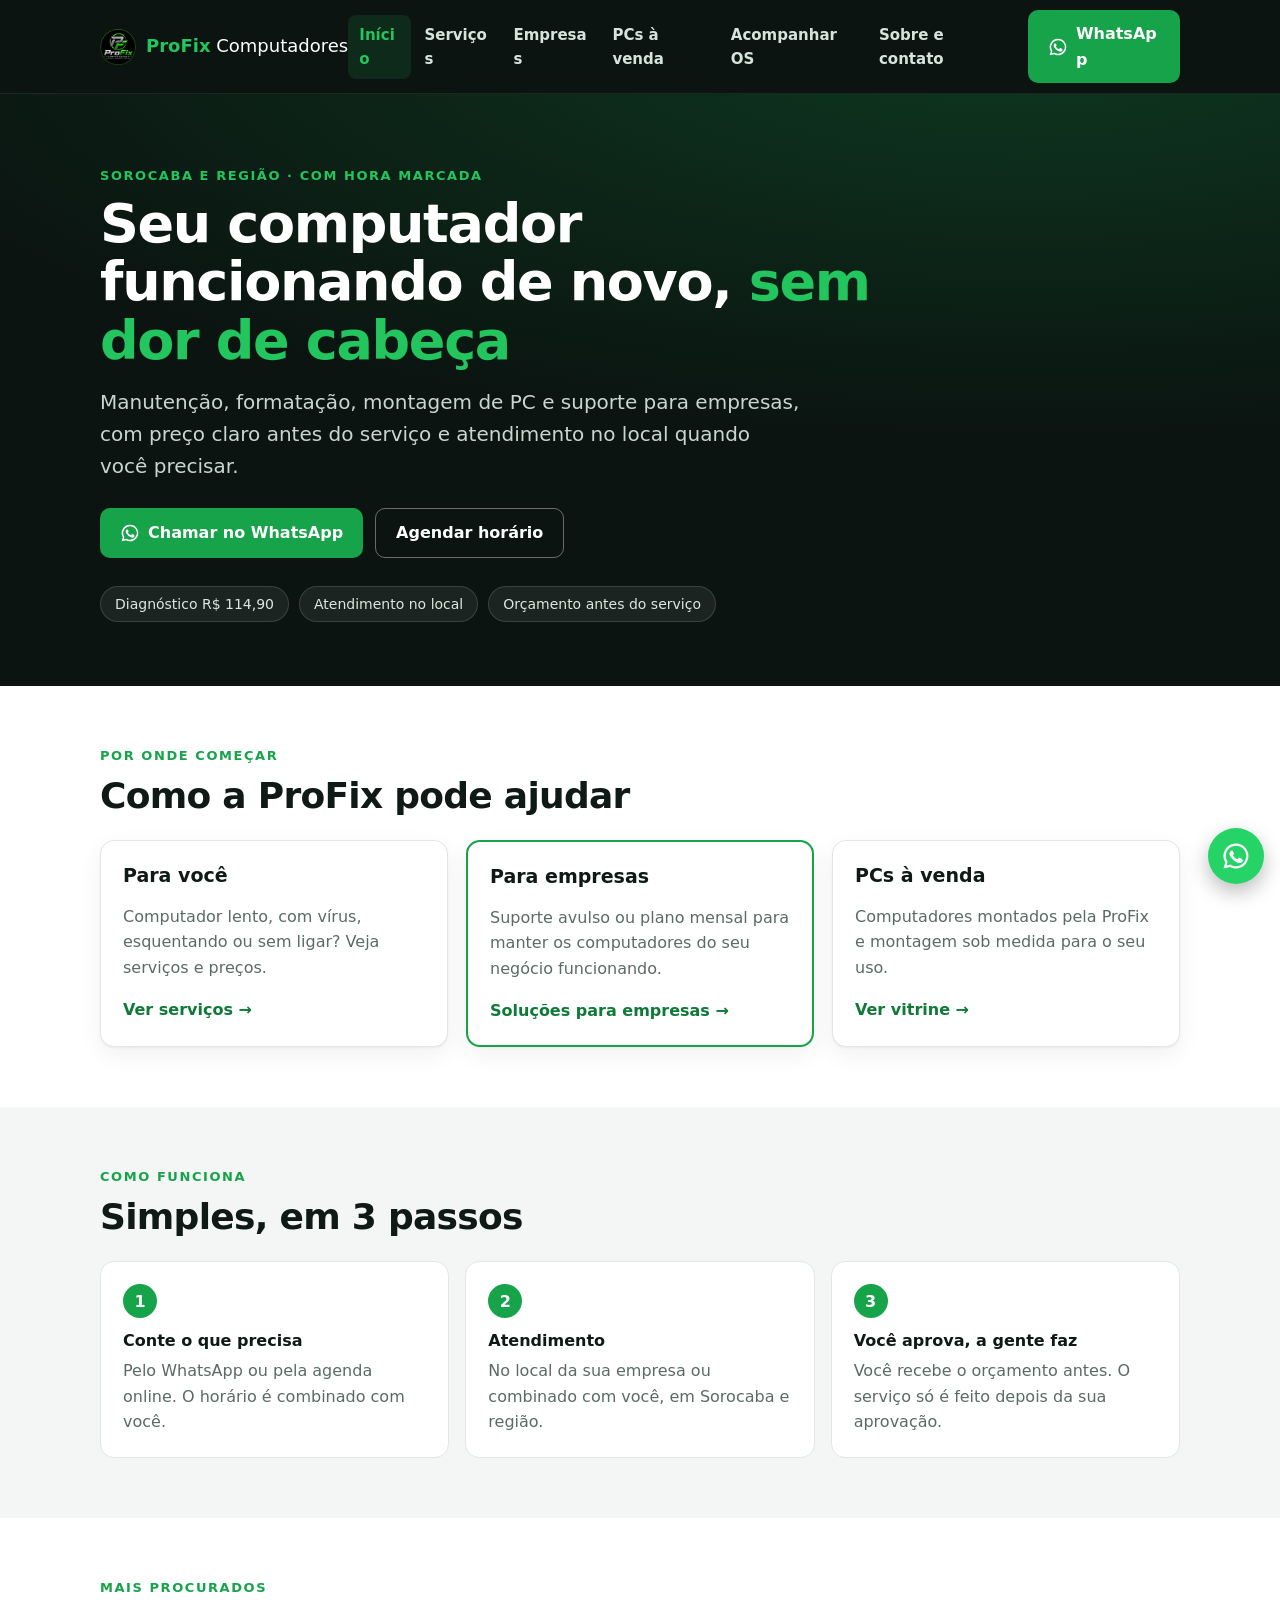
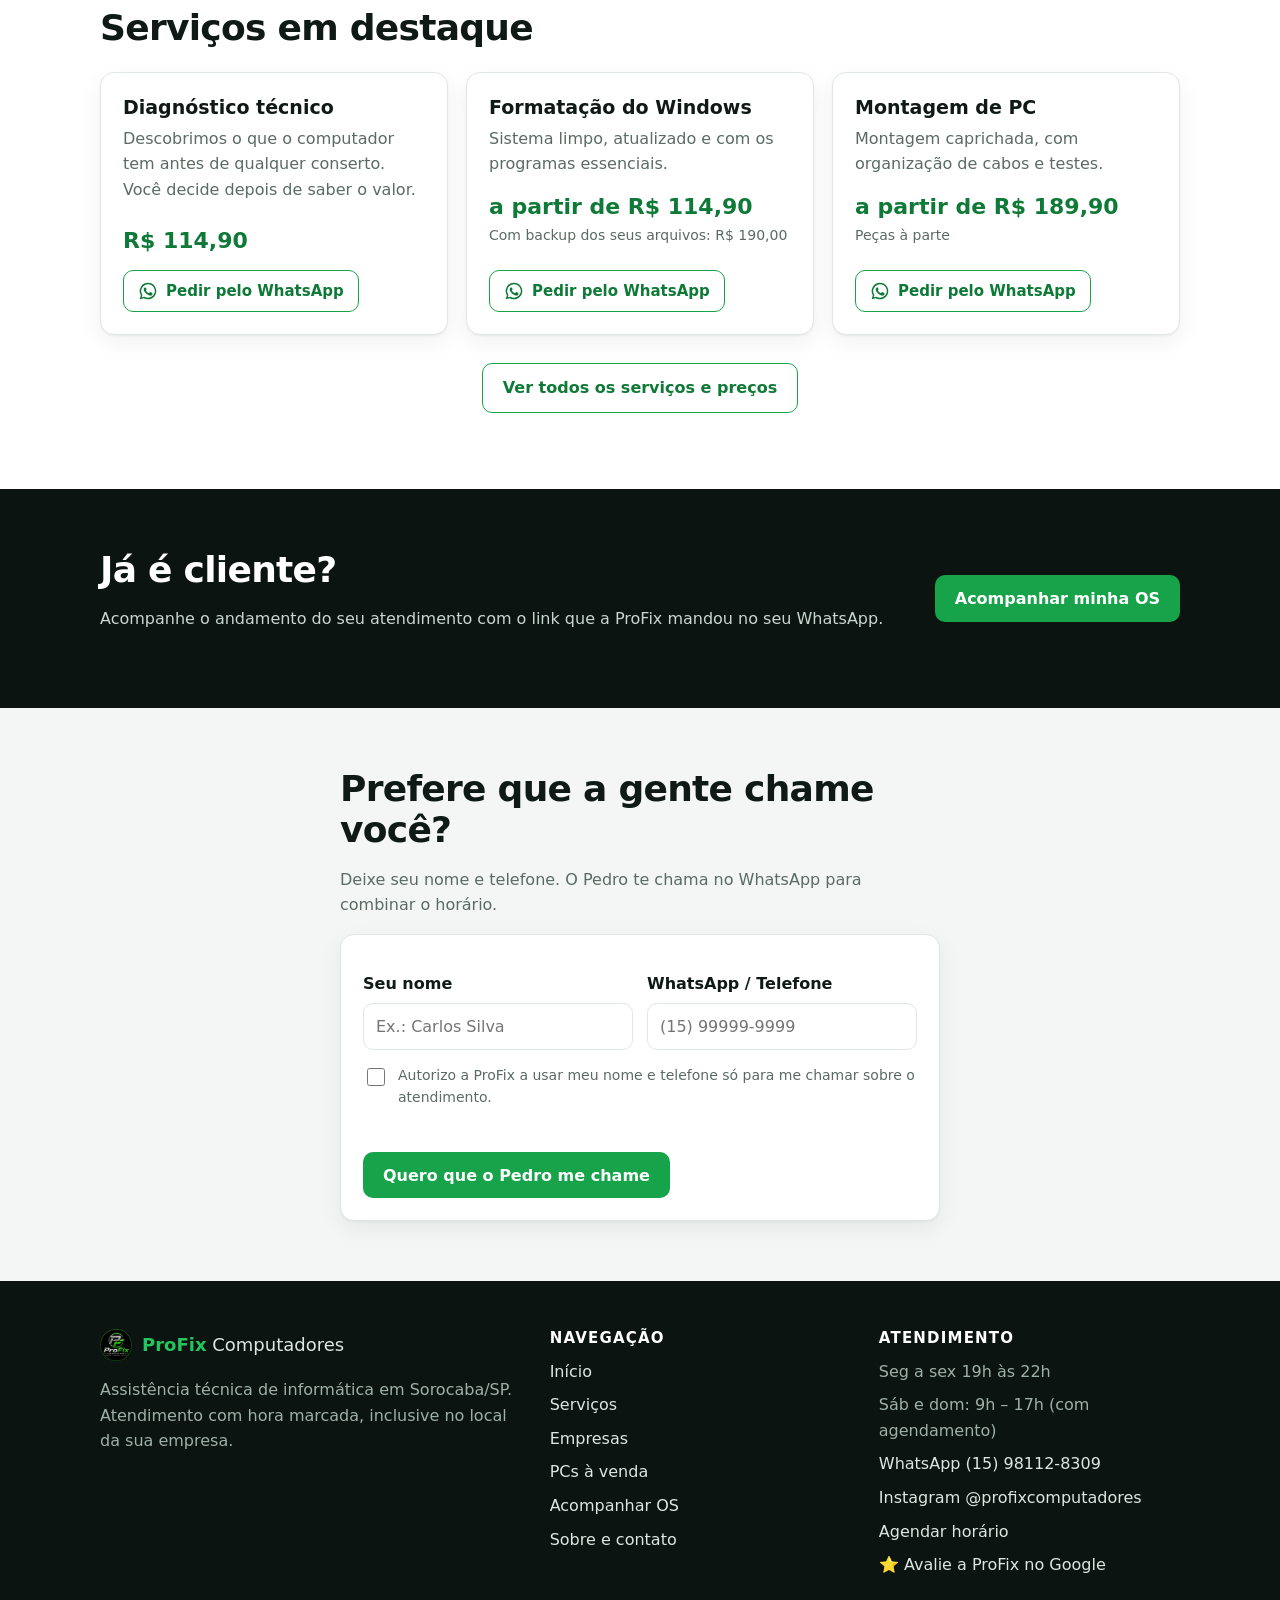
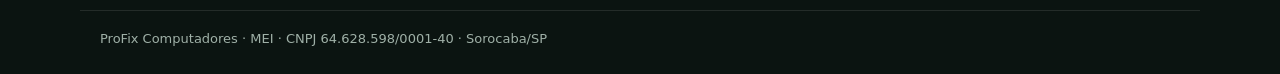
==== index.html @ 27905cd3 "Site ProFix para GitHub Pages (anúncios do CRM, URLs novas)" ====
<!doctype html>
<html lang="pt-BR">
<head>
<meta charset="utf-8">
<meta name="viewport" content="width=device-width, initial-scale=1, viewport-fit=cover">
<meta name="theme-color" content="#0b1411">
<title>ProFix Computadores | Assistência técnica e montagem de PC em Sorocaba</title>
<meta name="description" content="Assistência técnica de informática em Sorocaba: manutenção, formatação, montagem de PC, troca de SSD, remoção de vírus e suporte para empresas. Atendimento com hora marcada.">
<link rel="canonical" href="https://profix123ok.github.io/profixcomputadores/">
<meta property="og:type" content="website"><meta property="og:locale" content="pt_BR"><meta property="og:site_name" content="ProFix Computadores">
<meta property="og:title" content="ProFix Computadores | Assistência técnica e montagem de PC em Sorocaba"><meta property="og:description" content="Assistência técnica de informática em Sorocaba: manutenção, formatação, montagem de PC, troca de SSD, remoção de vírus e suporte para empresas. Atendimento com hora marcada.">
<meta property="og:url" content="https://profix123ok.github.io/profixcomputadores/"><meta property="og:image" content="https://profix123ok.github.io/profixcomputadores/og.png">
<meta name="twitter:card" content="summary_large_image">
<link rel="icon" href="favicon.ico" sizes="any"><link rel="icon" type="image/png" href="favicon.png">
<link rel="apple-touch-icon" sizes="180x180" href="apple-touch-icon.png"><link rel="manifest" href="manifest.webmanifest">
<link rel="stylesheet" href="estilo.css?v=pro2">
<script type="application/ld+json">{"@context":"https://schema.org","@type":"ComputerStore","name":"ProFix Computadores","url":"https://profix123ok.github.io/profixcomputadores/","image":"https://profix123ok.github.io/profixcomputadores/og.png","logo":"https://profix123ok.github.io/profixcomputadores/icon-512.png","telephone":"+55-15-98112-8309","taxID":"64.628.598/0001-40","address":{"@type":"PostalAddress","addressLocality":"Sorocaba","addressRegion":"SP","addressCountry":"BR"},"areaServed":{"@type":"City","name":"Sorocaba"},"sameAs":["https://www.instagram.com/profixcomputadores/"],"openingHoursSpecification":[{"@type":"OpeningHoursSpecification","dayOfWeek":["Monday","Tuesday","Wednesday","Thursday","Friday"],"opens":"19:00","closes":"22:00"},{"@type":"OpeningHoursSpecification","dayOfWeek":["Saturday","Sunday"],"opens":"09:00","closes":"17:00"}],"paymentAccepted":"Cartão de crédito"}</script>
</head>
<body>
<a class="pular" href="#conteudo">Pular para o conteúdo</a>
<header class="topo">
 <div class="topo-in">
  <a class="marca" href="index.html"><img src="img/logo-96.webp" width="36" height="36" alt=""><span><b>ProFix</b> Computadores</span></a>
  <button class="menu-btn" id="menu-btn" aria-expanded="false" aria-controls="nav-topo" aria-label="Abrir menu"><span></span><span></span><span></span></button>
  <nav class="nav" id="nav-topo" aria-label="Menu principal"><ul><li><a href="index.html" aria-current="page">Início</a></li><li><a href="servicos.html">Serviços</a></li><li><a href="empresas.html">Empresas</a></li><li><a href="pcs.html">PCs à venda</a></li><li><a href="acompanhar.html">Acompanhar OS</a></li><li><a href="contato.html">Sobre e contato</a></li></ul>
   <a class="btn nav-cta" href="https://wa.me/5515981128309?text=Oi%2C%20Pedro%21%20Vim%20pelo%20site%20da%20ProFix%20e%20gostaria%20de%20atendimento." target="_blank" rel="noopener"><svg class="ic" viewBox="0 0 24 24" aria-hidden="true"><path fill="currentColor" d="M12 2a10 10 0 0 0-8.6 15.1L2 22l5-1.3A10 10 0 1 0 12 2Zm0 18.2c-1.5 0-3-.4-4.2-1.2l-.3-.2-3 .8.8-2.9-.2-.3A8.2 8.2 0 1 1 12 20.2Zm4.5-6.1c-.2-.1-1.5-.7-1.7-.8-.2-.1-.4-.1-.6.1l-.8 1c-.1.2-.3.2-.5.1a6.7 6.7 0 0 1-3.3-2.9c-.3-.4.3-.4.7-1.3.1-.2 0-.3 0-.4l-.8-1.8c-.2-.5-.4-.4-.6-.4h-.5a1 1 0 0 0-.7.3 3 3 0 0 0-.9 2.2 5.2 5.2 0 0 0 1.1 2.7 11.8 11.8 0 0 0 4.5 4c1.7.7 2.3.8 3.2.6.5-.1 1.5-.6 1.7-1.2.2-.6.2-1.1.2-1.2-.1-.1-.3-.2-.5-.3Z"/></svg> WhatsApp</a></nav>
 </div>
</header>
<main id="conteudo">
<section class="hero hero-home"><div class="w"><p class="kicker">Sorocaba e região · com hora marcada</p><h1>Seu computador funcionando de novo, <em>sem dor de cabeça</em></h1><p class="lead">Manutenção, formatação, montagem de PC e suporte para empresas, com preço claro antes do serviço e atendimento no local quando você precisar.</p><div class="acoes"><a class="btn" href="https://wa.me/5515981128309?text=Oi%2C%20Pedro%21%20Vim%20pelo%20site%20da%20ProFix%20e%20gostaria%20de%20atendimento." target="_blank" rel="noopener"><svg class="ic" viewBox="0 0 24 24" aria-hidden="true"><path fill="currentColor" d="M12 2a10 10 0 0 0-8.6 15.1L2 22l5-1.3A10 10 0 1 0 12 2Zm0 18.2c-1.5 0-3-.4-4.2-1.2l-.3-.2-3 .8.8-2.9-.2-.3A8.2 8.2 0 1 1 12 20.2Zm4.5-6.1c-.2-.1-1.5-.7-1.7-.8-.2-.1-.4-.1-.6.1l-.8 1c-.1.2-.3.2-.5.1a6.7 6.7 0 0 1-3.3-2.9c-.3-.4.3-.4.7-1.3.1-.2 0-.3 0-.4l-.8-1.8c-.2-.5-.4-.4-.6-.4h-.5a1 1 0 0 0-.7.3 3 3 0 0 0-.9 2.2 5.2 5.2 0 0 0 1.1 2.7 11.8 11.8 0 0 0 4.5 4c1.7.7 2.3.8 3.2.6.5-.1 1.5-.6 1.7-1.2.2-.6.2-1.1.2-1.2-.1-.1-.3-.2-.5-.3Z"/></svg> Chamar no WhatsApp</a><a class="btn sec" href="https://calendar.app.google/5QE5kNZnJLMszX1k9" target="_blank" rel="noopener">Agendar horário</a></div><ul class="selos"><li>Diagnóstico R$ 114,90</li><li>Atendimento no local</li><li>Orçamento antes do serviço</li></ul></div></section><section class="bloco"><div class="w"><p class="kicker">Por onde começar</p><h2>Como a ProFix pode ajudar</h2><div class="grade g3">
<a class="card atalho" href="servicos.html"><h3>Para você</h3><p>Computador lento, com vírus, esquentando ou sem ligar? Veja serviços e preços.</p><span class="mais">Ver serviços →</span></a>
<a class="card atalho destaque" href="empresas.html"><h3>Para empresas</h3><p>Suporte avulso ou plano mensal para manter os computadores do seu negócio funcionando.</p><span class="mais">Soluções para empresas →</span></a>
<a class="card atalho" href="pcs.html"><h3>PCs à venda</h3><p>Computadores montados pela ProFix e montagem sob medida para o seu uso.</p><span class="mais">Ver vitrine →</span></a>
</div></div></section>
<section class="bloco alt"><div class="w"><p class="kicker">Como funciona</p><h2>Simples, em 3 passos</h2><ol class="passos">
<li><b>Conte o que precisa</b><span>Pelo WhatsApp ou pela agenda online. O horário é combinado com você.</span></li>
<li><b>Atendimento</b><span>No local da sua empresa ou combinado com você, em Sorocaba e região.</span></li>
<li><b>Você aprova, a gente faz</b><span>Você recebe o orçamento antes. O serviço só é feito depois da sua aprovação.</span></li></ol></div></section>
<section class="bloco"><div class="w"><p class="kicker">Mais procurados</p><h2>Serviços em destaque</h2><div class="grade g3"><article class="card srv"><h3>Diagnóstico técnico</h3><p>Descobrimos o que o computador tem antes de qualquer conserto. Você decide depois de saber o valor.</p><div class="preco">R$ 114,90</div><a class="btn peq sec" href="https://wa.me/5515981128309?text=Oi%2C%20Pedro%21%20Vim%20pelo%20site%20e%20quero%20saber%20sobre%3A%20Diagn%C3%B3stico%20t%C3%A9cnico" target="_blank" rel="noopener"><svg class="ic" viewBox="0 0 24 24" aria-hidden="true"><path fill="currentColor" d="M12 2a10 10 0 0 0-8.6 15.1L2 22l5-1.3A10 10 0 1 0 12 2Zm0 18.2c-1.5 0-3-.4-4.2-1.2l-.3-.2-3 .8.8-2.9-.2-.3A8.2 8.2 0 1 1 12 20.2Zm4.5-6.1c-.2-.1-1.5-.7-1.7-.8-.2-.1-.4-.1-.6.1l-.8 1c-.1.2-.3.2-.5.1a6.7 6.7 0 0 1-3.3-2.9c-.3-.4.3-.4.7-1.3.1-.2 0-.3 0-.4l-.8-1.8c-.2-.5-.4-.4-.6-.4h-.5a1 1 0 0 0-.7.3 3 3 0 0 0-.9 2.2 5.2 5.2 0 0 0 1.1 2.7 11.8 11.8 0 0 0 4.5 4c1.7.7 2.3.8 3.2.6.5-.1 1.5-.6 1.7-1.2.2-.6.2-1.1.2-1.2-.1-.1-.3-.2-.5-.3Z"/></svg> Pedir pelo WhatsApp</a></article><article class="card srv"><h3>Formatação do Windows</h3><p>Sistema limpo, atualizado e com os programas essenciais.</p><div class="preco">a partir de R$ 114,90</div><p class="obs">Com backup dos seus arquivos: R$ 190,00</p><a class="btn peq sec" href="https://wa.me/5515981128309?text=Oi%2C%20Pedro%21%20Vim%20pelo%20site%20e%20quero%20saber%20sobre%3A%20Formata%C3%A7%C3%A3o%20do%20Windows" target="_blank" rel="noopener"><svg class="ic" viewBox="0 0 24 24" aria-hidden="true"><path fill="currentColor" d="M12 2a10 10 0 0 0-8.6 15.1L2 22l5-1.3A10 10 0 1 0 12 2Zm0 18.2c-1.5 0-3-.4-4.2-1.2l-.3-.2-3 .8.8-2.9-.2-.3A8.2 8.2 0 1 1 12 20.2Zm4.5-6.1c-.2-.1-1.5-.7-1.7-.8-.2-.1-.4-.1-.6.1l-.8 1c-.1.2-.3.2-.5.1a6.7 6.7 0 0 1-3.3-2.9c-.3-.4.3-.4.7-1.3.1-.2 0-.3 0-.4l-.8-1.8c-.2-.5-.4-.4-.6-.4h-.5a1 1 0 0 0-.7.3 3 3 0 0 0-.9 2.2 5.2 5.2 0 0 0 1.1 2.7 11.8 11.8 0 0 0 4.5 4c1.7.7 2.3.8 3.2.6.5-.1 1.5-.6 1.7-1.2.2-.6.2-1.1.2-1.2-.1-.1-.3-.2-.5-.3Z"/></svg> Pedir pelo WhatsApp</a></article><article class="card srv"><h3>Montagem de PC</h3><p>Montagem caprichada, com organização de cabos e testes.</p><div class="preco">a partir de R$ 189,90</div><p class="obs">Peças à parte</p><a class="btn peq sec" href="https://wa.me/5515981128309?text=Oi%2C%20Pedro%21%20Vim%20pelo%20site%20e%20quero%20saber%20sobre%3A%20Montagem%20de%20PC" target="_blank" rel="noopener"><svg class="ic" viewBox="0 0 24 24" aria-hidden="true"><path fill="currentColor" d="M12 2a10 10 0 0 0-8.6 15.1L2 22l5-1.3A10 10 0 1 0 12 2Zm0 18.2c-1.5 0-3-.4-4.2-1.2l-.3-.2-3 .8.8-2.9-.2-.3A8.2 8.2 0 1 1 12 20.2Zm4.5-6.1c-.2-.1-1.5-.7-1.7-.8-.2-.1-.4-.1-.6.1l-.8 1c-.1.2-.3.2-.5.1a6.7 6.7 0 0 1-3.3-2.9c-.3-.4.3-.4.7-1.3.1-.2 0-.3 0-.4l-.8-1.8c-.2-.5-.4-.4-.6-.4h-.5a1 1 0 0 0-.7.3 3 3 0 0 0-.9 2.2 5.2 5.2 0 0 0 1.1 2.7 11.8 11.8 0 0 0 4.5 4c1.7.7 2.3.8 3.2.6.5-.1 1.5-.6 1.7-1.2.2-.6.2-1.1.2-1.2-.1-.1-.3-.2-.5-.3Z"/></svg> Pedir pelo WhatsApp</a></article></div><p class="centro"><a class="btn sec" href="servicos.html">Ver todos os serviços e preços</a></p></div></section><section class="bloco faixa"><div class="w faixa-in"><div><h2>Já é cliente?</h2><p>Acompanhe o andamento do seu atendimento com o link que a ProFix mandou no seu WhatsApp.</p></div><a class="btn" href="acompanhar.html">Acompanhar minha OS</a></div></section><section class="bloco alt retorno" id="chamar"><div class="w estreito"><h2>Prefere que a gente chame você?</h2><p class="muted">Deixe seu nome e telefone. O Pedro te chama no WhatsApp para combinar o horário.</p>
<form class="card form-retorno" data-pagina="index" novalidate><div class="fr-campos"><div><label for="r-nome-index">Seu nome</label><input id="r-nome-index" name="nome" autocomplete="name" maxlength="80" placeholder="Ex.: Carlos Silva" required></div>
<div><label for="r-tel-index">WhatsApp / Telefone</label><input id="r-tel-index" name="telefone" type="tel" inputmode="tel" autocomplete="tel" placeholder="(15) 99999-9999" required></div></div>
<div class="hp" aria-hidden="true"><label for="r-hp-index">Não preencha</label><input id="r-hp-index" name="site" tabindex="-1" autocomplete="off"></div>
<label class="lgpd"><input type="checkbox" name="consentimento"> Autorizo a ProFix a usar meu nome e telefone só para me chamar sobre o atendimento.</label>
<p class="erro" role="alert"></p><button class="btn" type="submit">Quero que o Pedro me chame</button></form>
<div class="card ok fr-ok" hidden><h3>Contato recebido!</h3><p>O Pedro te chama no WhatsApp para combinar o horário.</p></div></div></section>
</main>
<footer class="rodape">
 <div class="rod-in">
  <div><a class="marca" href="index.html"><img src="img/logo-96.webp" width="32" height="32" alt="" loading="lazy" decoding="async"><span><b>ProFix</b> Computadores</span></a>
   <p class="muted">Assistência técnica de informática em Sorocaba/SP. Atendimento com hora marcada, inclusive no local da sua empresa.</p></div>
  <div><h3>Navegação</h3><ul><li><a href="index.html">Início</a></li><li><a href="servicos.html">Serviços</a></li><li><a href="empresas.html">Empresas</a></li><li><a href="pcs.html">PCs à venda</a></li><li><a href="acompanhar.html">Acompanhar OS</a></li><li><a href="contato.html">Sobre e contato</a></li></ul></div>
  <div><h3>Atendimento</h3><ul class="muted"><li>Seg a sex 19h às 22h</li><li>Sáb e dom: 9h – 17h (com agendamento)</li>
   <li><a href="https://wa.me/5515981128309?text=Oi%2C%20Pedro%21%20Vim%20pelo%20site%20da%20ProFix." target="_blank" rel="noopener">WhatsApp (15) 98112-8309</a></li>
   <li><a href="https://www.instagram.com/profixcomputadores/" target="_blank" rel="noopener">Instagram @profixcomputadores</a></li>
   <li><a href="https://calendar.app.google/5QE5kNZnJLMszX1k9" target="_blank" rel="noopener">Agendar horário</a></li>
   <li><a href="https://g.page/r/CZQuYc9gn5lJECE/review" target="_blank" rel="noopener">⭐ Avalie a ProFix no Google</a></li></ul></div>
 </div>
 <p class="legal">ProFix Computadores · MEI · CNPJ 64.628.598/0001-40 · Sorocaba/SP</p>
</footer>
<a class="wa-flut" id="wa-flutuante" href="https://wa.me/5515981128309?text=Oi%2C%20Pedro%21%20Vim%20pelo%20site%20da%20ProFix%20e%20gostaria%20de%20atendimento." target="_blank" rel="noopener" aria-label="Falar no WhatsApp"><svg class="ic" viewBox="0 0 24 24" aria-hidden="true"><path fill="currentColor" d="M12 2a10 10 0 0 0-8.6 15.1L2 22l5-1.3A10 10 0 1 0 12 2Zm0 18.2c-1.5 0-3-.4-4.2-1.2l-.3-.2-3 .8.8-2.9-.2-.3A8.2 8.2 0 1 1 12 20.2Zm4.5-6.1c-.2-.1-1.5-.7-1.7-.8-.2-.1-.4-.1-.6.1l-.8 1c-.1.2-.3.2-.5.1a6.7 6.7 0 0 1-3.3-2.9c-.3-.4.3-.4.7-1.3.1-.2 0-.3 0-.4l-.8-1.8c-.2-.5-.4-.4-.6-.4h-.5a1 1 0 0 0-.7.3 3 3 0 0 0-.9 2.2 5.2 5.2 0 0 0 1.1 2.7 11.8 11.8 0 0 0 4.5 4c1.7.7 2.3.8 3.2.6.5-.1 1.5-.6 1.7-1.2.2-.6.2-1.1.2-1.2-.1-.1-.3-.2-.5-.3Z"/></svg></a>
<script src="config.js?v=pro1"></script>
<script src="site.js?v=pro2"></script>
</body>
</html>
---- estilo.css ----
:root{--v:#16a34a;--v2:#22c55e;--vd:#0f7a37;--esc:#0b1411;--esc2:#13201b;--t:#0f1a16;--g:#5b6b64;--f:#ffffff;--alt:#f3f6f4;--b:#e1e8e4;--r:#c62828;--raio:14px;--sombra:0 1px 2px #0b14110d,0 8px 24px #0b14110f}
*{box-sizing:border-box}html{scroll-padding-top:80px}
body{margin:0;background:var(--f);color:var(--t);font:16px/1.6 ui-sans-serif,system-ui,-apple-system,"Segoe UI",Roboto,sans-serif;-webkit-font-smoothing:antialiased;overflow-wrap:anywhere}
a{color:var(--vd)}img{max-width:100%;height:auto}.ic{width:20px;height:20px;flex:none}
.pular{position:absolute;left:-999px}.pular:focus{left:12px;top:12px;z-index:99;background:#fff;padding:8px 12px;border-radius:8px}
.w{max-width:1120px;margin:0 auto;padding:0 20px}.estreito{max-width:640px}
.topo{position:sticky;top:0;z-index:30;background:var(--esc);color:#fff;border-bottom:1px solid #ffffff14}
.topo-in{max-width:1120px;margin:0 auto;padding:10px 20px;display:flex;align-items:center;gap:16px;min-height:64px}
.marca{display:flex;align-items:center;gap:10px;color:inherit;text-decoration:none;font-size:18px;white-space:nowrap}.marca img{border-radius:8px}.marca b{color:var(--v2)}
.menu-btn{margin-left:auto;width:44px;height:44px;border:1px solid #ffffff2a;background:transparent;border-radius:10px;display:grid;place-content:center;gap:5px;cursor:pointer}
.menu-btn span{display:block;width:20px;height:2px;background:#fff;border-radius:2px;transition:.2s}
.menu-btn[aria-expanded=true] span:nth-child(1){transform:translateY(7px) rotate(45deg)}.menu-btn[aria-expanded=true] span:nth-child(2){opacity:0}.menu-btn[aria-expanded=true] span:nth-child(3){transform:translateY(-7px) rotate(-45deg)}
.nav{display:none;position:absolute;left:0;right:0;top:100%;background:var(--esc);padding:8px 20px 20px;border-bottom:1px solid #ffffff1a;box-shadow:0 20px 30px #0006}
.nav.aberto{display:block}.nav ul{list-style:none;margin:0;padding:0}
.nav li a{display:block;padding:13px 4px;color:#d7e3dd;text-decoration:none;font-weight:600;border-bottom:1px solid #ffffff12}
.nav a[aria-current=page]{color:var(--v2)}.nav-cta{margin-top:16px;width:100%}
@media(min-width:1000px){.menu-btn{display:none}.nav{display:flex!important;position:static;padding:0;background:none;border:0;box-shadow:none;margin-left:auto;align-items:center;gap:6px}
.nav ul{display:flex;gap:2px}.nav li a{border:0;padding:8px 11px;border-radius:8px;font-size:15px}.nav li a:hover{background:#ffffff12;color:#fff}
.nav a[aria-current=page]{background:#22c55e1f}.nav-cta{margin:0 0 0 8px;width:auto}}
.btn{display:inline-flex;align-items:center;justify-content:center;gap:8px;min-height:46px;padding:11px 20px;border-radius:10px;background:var(--v);color:#fff;font-weight:700;text-decoration:none;border:0;font-size:16px;cursor:pointer;font-family:inherit}
.btn:hover{background:var(--vd)}.btn.sec{background:transparent;color:var(--vd);border:1.5px solid var(--v)}.btn.sec:hover{background:#16a34a12}.btn.peq{min-height:40px;padding:8px 14px;font-size:15px}
.hero{background:radial-gradient(1200px 400px at 80% -10%,#16a34a40,transparent),var(--esc);color:#fff;padding:56px 0 52px}
.hero-home{padding:72px 0 64px}.hero .btn.sec{color:#fff;border-color:#ffffff60}.hero .btn.sec:hover{background:#ffffff14}
.kicker{text-transform:uppercase;letter-spacing:.12em;font-size:13px;font-weight:700;color:var(--v);margin:0 0 8px}.hero .kicker{color:var(--v2)}
h1{font-size:clamp(32px,7vw,54px);line-height:1.08;letter-spacing:-.025em;margin:0 0 16px;max-width:820px}h1 em{font-style:normal;color:var(--v2)}
h2{font-size:clamp(26px,4.4vw,36px);line-height:1.15;letter-spacing:-.02em;margin:0 0 12px}h3{margin:0 0 6px;font-size:19px;line-height:1.3}
.lead{font-size:clamp(17px,2.3vw,20px);color:#c9d6d0;max-width:700px;margin:0 0 26px}
.acoes{display:flex;flex-wrap:wrap;gap:12px}
.selos{display:flex;flex-wrap:wrap;gap:10px;list-style:none;padding:0;margin:28px 0 0}.selos li{background:#ffffff12;border:1px solid #ffffff22;border-radius:999px;padding:6px 14px;font-size:14px;color:#dbe7e1}
.bloco{padding:60px 0}.bloco.alt{background:var(--alt)}.muted{color:var(--g)}.obs{color:var(--g);font-size:14px;margin:8px 0}.centro{text-align:center;margin-top:28px}
.grade{display:grid;gap:18px;margin-top:24px}
@media(min-width:640px){.g2,.g3,.g4{grid-template-columns:repeat(2,1fr)}}@media(min-width:960px){.g3{grid-template-columns:repeat(3,1fr)}.g4{grid-template-columns:repeat(4,1fr)}}
.card{background:#fff;border:1px solid var(--b);border-radius:var(--raio);padding:22px;box-shadow:var(--sombra)}
.srv{display:flex;flex-direction:column}.srv p{color:var(--g);margin:0 0 12px;flex:1}.srv .btn{margin-top:12px;align-self:flex-start}
.preco{font-size:22px;font-weight:800;color:var(--vd)}.preco.grande{font-size:30px;margin:6px 0 10px}.preco small{font-size:15px;font-weight:600;color:var(--g)}
.atalho{text-decoration:none;color:inherit;transition:transform .15s,border-color .15s}.atalho:hover{transform:translateY(-2px);border-color:var(--v)}.atalho p{color:var(--g)}.mais{color:var(--vd);font-weight:700}
.destaque{border:2px solid var(--v)}
.cap{border-top:4px solid var(--v)}.cap p{color:var(--g);margin:0;font-size:15px}
.plano{display:flex;flex-direction:column}.plano .btn{margin-top:auto;align-self:flex-start}.plano .lista{margin-bottom:22px}
.tag{display:inline-block;background:#16a34a18;color:var(--vd);font-weight:700;font-size:13px;border-radius:999px;padding:4px 12px;margin:0 0 10px;align-self:flex-start}
.lista{list-style:none;padding:0;margin:12px 0}.lista li{padding:6px 0 6px 28px;position:relative}.lista li:before{content:"";position:absolute;left:4px;top:13px;width:12px;height:7px;border-left:2.5px solid var(--v);border-bottom:2.5px solid var(--v);transform:rotate(-45deg)}
.passos{list-style:none;padding:0;margin:24px 0 0;display:grid;gap:16px;counter-reset:p}@media(min-width:800px){.passos{grid-template-columns:repeat(3,1fr)}}
.passos li{counter-increment:p;background:#fff;border:1px solid var(--b);border-radius:var(--raio);padding:22px;display:flex;flex-direction:column;gap:4px}
.passos li:before{content:counter(p);width:34px;height:34px;border-radius:50%;background:var(--v);color:#fff;display:grid;place-items:center;font-weight:800;margin-bottom:6px}.passos span{color:var(--g)}
.tabela-precos{list-style:none;padding:0;margin:20px 0 0;background:#fff;border:1px solid var(--b);border-radius:var(--raio);overflow:hidden}
.tabela-precos li{display:flex;justify-content:space-between;gap:12px;padding:13px 18px;border-bottom:1px solid var(--b)}.tabela-precos li:last-child{border:0}.tabela-precos b{color:var(--vd);white-space:nowrap}
.duas{display:grid;gap:32px}@media(min-width:880px){.duas{grid-template-columns:1fr 1fr;align-items:start}}
details{border-top:1px solid var(--b);padding:12px 0}summary{font-weight:700;cursor:pointer}details p{color:var(--g);margin:8px 0 0}
.faixa{background:var(--esc);color:#fff}.faixa p{color:#c9d6d0}.faixa-in{display:flex;flex-wrap:wrap;gap:20px;align-items:center;justify-content:space-between}
.foto{margin:0;border-radius:12px;overflow:hidden;background:var(--alt);aspect-ratio:4/3;position:relative}.foto img{width:100%;height:100%;object-fit:cover;display:block}
.foto .ph{display:grid;place-items:center;height:100%;color:var(--g);font-size:14px}.foto figcaption{position:absolute;left:0;right:0;bottom:0;padding:8px 12px;background:linear-gradient(transparent,#000a);color:#fff;font-size:14px}
.linha .foto{margin-bottom:14px}.linha figcaption{display:none}.linha p{color:var(--g)}
.pc-foto{border-radius:10px;margin-bottom:12px;aspect-ratio:4/3;object-fit:cover}.vazio{margin-top:20px;text-align:center;background:var(--alt);box-shadow:none}.vazio p{color:var(--g)}
.sub-h{margin-top:40px}
form label{display:block;font-weight:600;margin:14px 0 6px}form input:not([type=checkbox]),form select{width:100%;min-height:46px;padding:10px 12px;border:1.5px solid var(--b);border-radius:10px;font:inherit;background:#fff;color:var(--t)}
form input:focus,form select:focus{outline:2px solid var(--v);border-color:var(--v)}[aria-invalid=true]{border-color:var(--r)!important}
.lgpd{font-weight:400!important;font-size:14px;color:var(--g);display:flex!important;gap:10px;align-items:flex-start}.lgpd input{margin-top:4px;width:18px;height:18px;flex:none}
.erro{color:var(--r);min-height:1.2em;margin:10px 0}.hp{position:absolute;left:-9999px}.ok{border-color:var(--v)}
.info{list-style:none;padding:0;margin:0}.info li{display:flex;flex-direction:column;padding:10px 0;border-bottom:1px solid var(--b)}.info li:last-child{border:0}.info b{font-size:13px;color:var(--g);font-weight:600;text-transform:uppercase;letter-spacing:.05em}
.rodape{background:var(--esc);color:#dbe7e1;padding:48px 0 24px;margin-top:0}.rod-in{max-width:1120px;margin:0 auto;padding:0 20px;display:grid;gap:28px}
@media(min-width:800px){.rod-in{grid-template-columns:1.4fr 1fr 1fr}}.rodape h3{font-size:15px;text-transform:uppercase;letter-spacing:.08em;color:#fff}
.rodape ul{list-style:none;padding:0;margin:0}.rodape li{padding:4px 0}.rodape a{color:#dbe7e1;text-decoration:none}.rodape a:hover{color:var(--v2)}.rodape .muted{color:#9fb0a7}
.legal{max-width:1120px;margin:28px auto 0;padding:18px 20px 0;border-top:1px solid #ffffff1a;font-size:13px;color:#9fb0a7}
.wa-flut{position:fixed;right:16px;bottom:16px;width:56px;height:56px;border-radius:50%;background:#25d366;color:#fff;display:grid;place-items:center;box-shadow:0 8px 20px #0004;z-index:25}.wa-flut .ic{width:30px;height:30px}
body.menu-aberto .wa-flut{display:none}
@media(prefers-reduced-motion:reduce){*{transition:none!important}}
.fr-campos{display:grid;gap:0 14px}@media(min-width:640px){.fr-campos{grid-template-columns:1fr 1fr}}.form-retorno .btn{width:100%;justify-content:center;margin-top:4px}@media(min-width:640px){.form-retorno .btn{width:auto}}
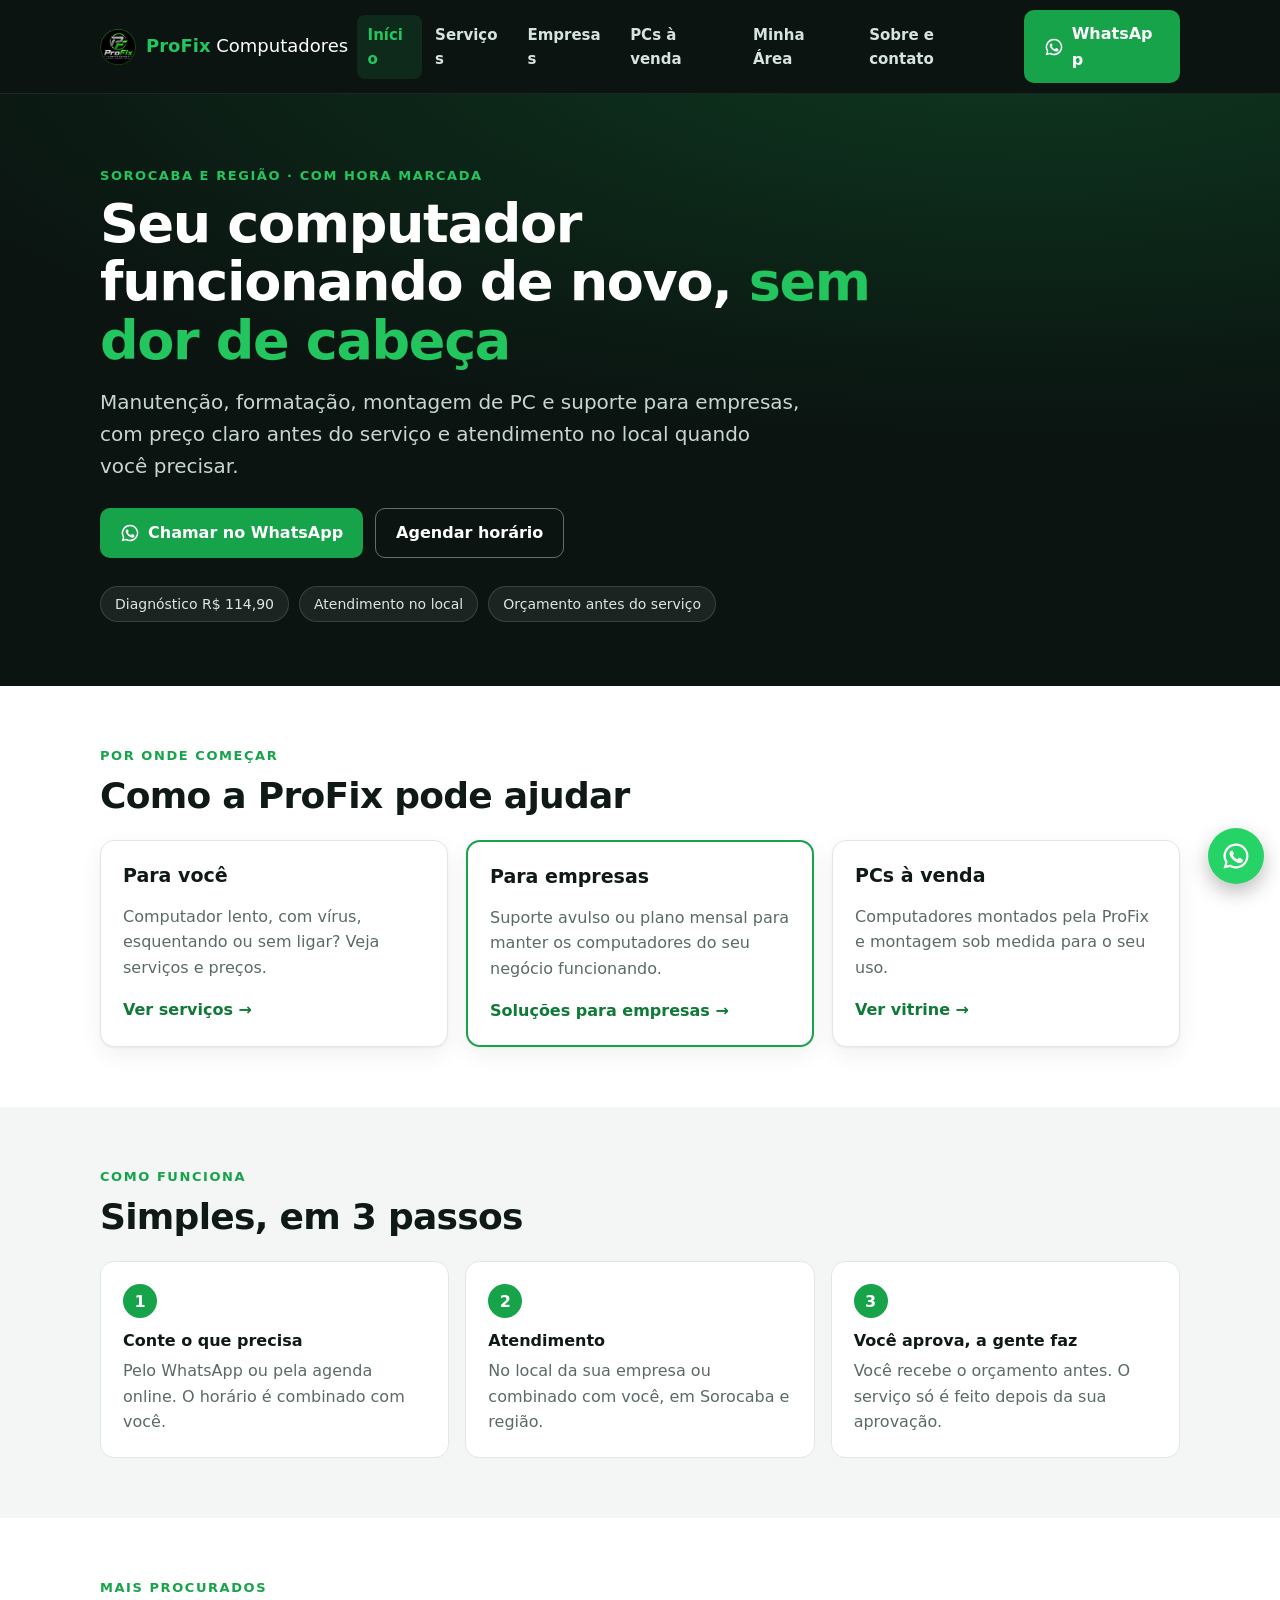
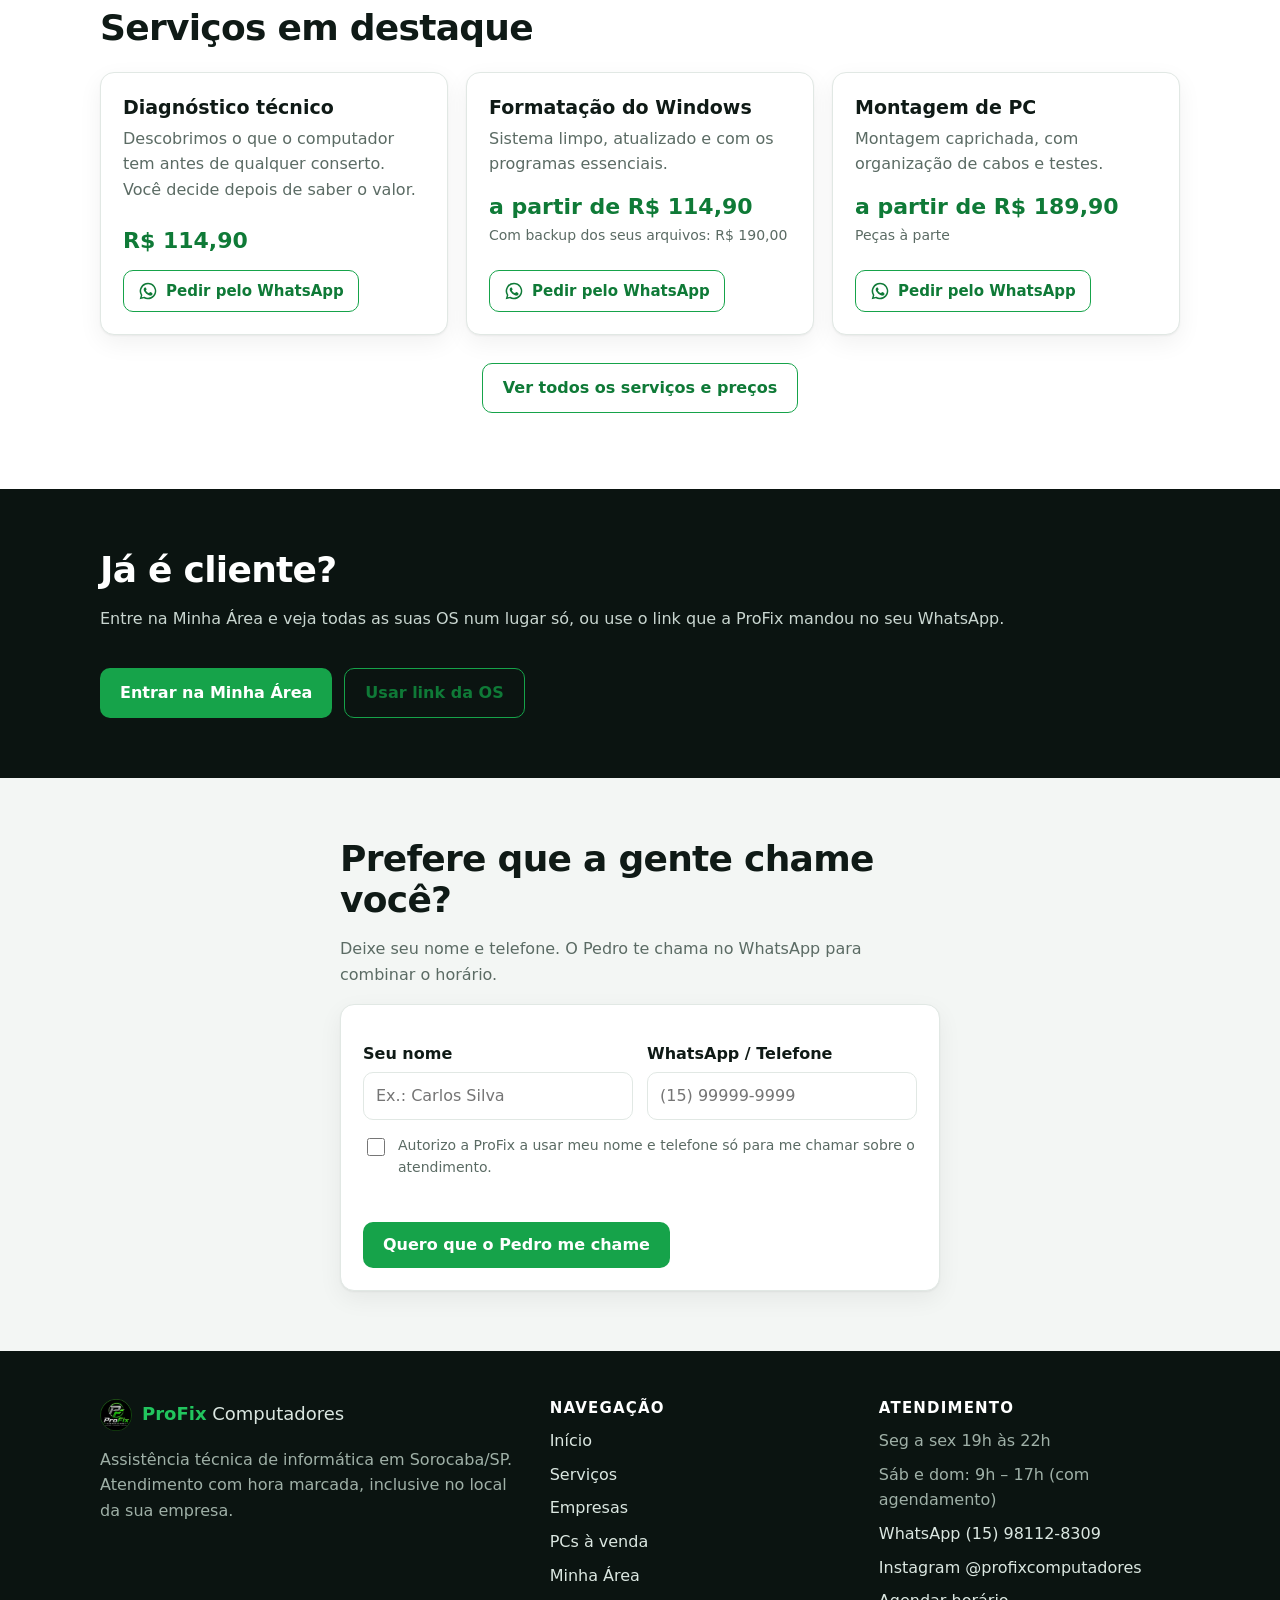
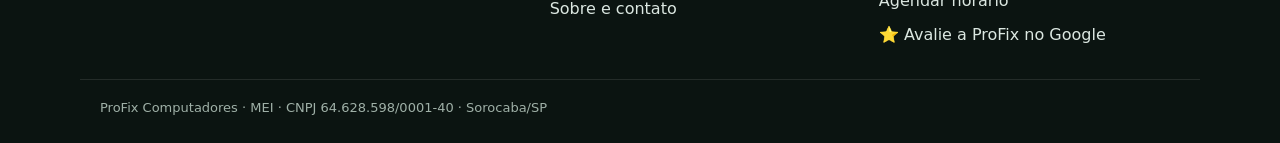
==== commit 0db296cc: "site: atualização 2026-11-01 15:54" ====
--- a/index.html
+++ b/index.html
@@ -6,15 +6,15 @@
 <meta name="theme-color" content="#0b1411">
 <title>ProFix Computadores | Assistência técnica e montagem de PC em Sorocaba</title>
 <meta name="description" content="Assistência técnica de informática em Sorocaba: manutenção, formatação, montagem de PC, troca de SSD, remoção de vírus e suporte para empresas. Atendimento com hora marcada.">
-<link rel="canonical" href="https://profix123ok.github.io/profixcomputadores/">
+<link rel="canonical" href="https://profixcomputadores.github.io/">
 <meta property="og:type" content="website"><meta property="og:locale" content="pt_BR"><meta property="og:site_name" content="ProFix Computadores">
 <meta property="og:title" content="ProFix Computadores | Assistência técnica e montagem de PC em Sorocaba"><meta property="og:description" content="Assistência técnica de informática em Sorocaba: manutenção, formatação, montagem de PC, troca de SSD, remoção de vírus e suporte para empresas. Atendimento com hora marcada.">
-<meta property="og:url" content="https://profix123ok.github.io/profixcomputadores/"><meta property="og:image" content="https://profix123ok.github.io/profixcomputadores/og.png">
+<meta property="og:url" content="https://profixcomputadores.github.io/"><meta property="og:image" content="https://profixcomputadores.github.io/og.png">
 <meta name="twitter:card" content="summary_large_image">
 <link rel="icon" href="favicon.ico" sizes="any"><link rel="icon" type="image/png" href="favicon.png">
 <link rel="apple-touch-icon" sizes="180x180" href="apple-touch-icon.png"><link rel="manifest" href="manifest.webmanifest">
 <link rel="stylesheet" href="estilo.css?v=pro2">
-<script type="application/ld+json">{"@context":"https://schema.org","@type":"ComputerStore","name":"ProFix Computadores","url":"https://profix123ok.github.io/profixcomputadores/","image":"https://profix123ok.github.io/profixcomputadores/og.png","logo":"https://profix123ok.github.io/profixcomputadores/icon-512.png","telephone":"+55-15-98112-8309","taxID":"64.628.598/0001-40","address":{"@type":"PostalAddress","addressLocality":"Sorocaba","addressRegion":"SP","addressCountry":"BR"},"areaServed":{"@type":"City","name":"Sorocaba"},"sameAs":["https://www.instagram.com/profixcomputadores/"],"openingHoursSpecification":[{"@type":"OpeningHoursSpecification","dayOfWeek":["Monday","Tuesday","Wednesday","Thursday","Friday"],"opens":"19:00","closes":"22:00"},{"@type":"OpeningHoursSpecification","dayOfWeek":["Saturday","Sunday"],"opens":"09:00","closes":"17:00"}],"paymentAccepted":"Cartão de crédito"}</script>
+<script type="application/ld+json">{"@context":"https://schema.org","@type":"ComputerStore","name":"ProFix Computadores","url":"https://profixcomputadores.github.io/","image":"https://profixcomputadores.github.io/og.png","logo":"https://profixcomputadores.github.io/icon-512.png","telephone":"+55-15-98112-8309","taxID":"64.628.598/0001-40","address":{"@type":"PostalAddress","addressLocality":"Sorocaba","addressRegion":"SP","addressCountry":"BR"},"areaServed":{"@type":"City","name":"Sorocaba"},"sameAs":["https://www.instagram.com/profixcomputadores/"],"openingHoursSpecification":[{"@type":"OpeningHoursSpecification","dayOfWeek":["Monday","Tuesday","Wednesday","Thursday","Friday"],"opens":"19:00","closes":"22:00"},{"@type":"OpeningHoursSpecification","dayOfWeek":["Saturday","Sunday"],"opens":"09:00","closes":"17:00"}],"paymentAccepted":"Cartão de crédito"}</script>
 </head>
 <body>
 <a class="pular" href="#conteudo">Pular para o conteúdo</a>
@@ -22,7 +22,7 @@
  <div class="topo-in">
   <a class="marca" href="index.html"><img src="img/logo-96.webp" width="36" height="36" alt=""><span><b>ProFix</b> Computadores</span></a>
   <button class="menu-btn" id="menu-btn" aria-expanded="false" aria-controls="nav-topo" aria-label="Abrir menu"><span></span><span></span><span></span></button>
-  <nav class="nav" id="nav-topo" aria-label="Menu principal"><ul><li><a href="index.html" aria-current="page">Início</a></li><li><a href="servicos.html">Serviços</a></li><li><a href="empresas.html">Empresas</a></li><li><a href="pcs.html">PCs à venda</a></li><li><a href="acompanhar.html">Acompanhar OS</a></li><li><a href="contato.html">Sobre e contato</a></li></ul>
+  <nav class="nav" id="nav-topo" aria-label="Menu principal"><ul><li><a href="index.html" aria-current="page">Início</a></li><li><a href="servicos.html">Serviços</a></li><li><a href="empresas.html">Empresas</a></li><li><a href="pcs.html">PCs à venda</a></li><li><a href="minha-area.html">Minha Área</a></li><li><a href="contato.html">Sobre e contato</a></li></ul>
    <a class="btn nav-cta" href="https://wa.me/5515981128309?text=Oi%2C%20Pedro%21%20Vim%20pelo%20site%20da%20ProFix%20e%20gostaria%20de%20atendimento." target="_blank" rel="noopener"><svg class="ic" viewBox="0 0 24 24" aria-hidden="true"><path fill="currentColor" d="M12 2a10 10 0 0 0-8.6 15.1L2 22l5-1.3A10 10 0 1 0 12 2Zm0 18.2c-1.5 0-3-.4-4.2-1.2l-.3-.2-3 .8.8-2.9-.2-.3A8.2 8.2 0 1 1 12 20.2Zm4.5-6.1c-.2-.1-1.5-.7-1.7-.8-.2-.1-.4-.1-.6.1l-.8 1c-.1.2-.3.2-.5.1a6.7 6.7 0 0 1-3.3-2.9c-.3-.4.3-.4.7-1.3.1-.2 0-.3 0-.4l-.8-1.8c-.2-.5-.4-.4-.6-.4h-.5a1 1 0 0 0-.7.3 3 3 0 0 0-.9 2.2 5.2 5.2 0 0 0 1.1 2.7 11.8 11.8 0 0 0 4.5 4c1.7.7 2.3.8 3.2.6.5-.1 1.5-.6 1.7-1.2.2-.6.2-1.1.2-1.2-.1-.1-.3-.2-.5-.3Z"/></svg> WhatsApp</a></nav>
  </div>
 </header>
@@ -36,7 +36,7 @@
 <li><b>Conte o que precisa</b><span>Pelo WhatsApp ou pela agenda online. O horário é combinado com você.</span></li>
 <li><b>Atendimento</b><span>No local da sua empresa ou combinado com você, em Sorocaba e região.</span></li>
 <li><b>Você aprova, a gente faz</b><span>Você recebe o orçamento antes. O serviço só é feito depois da sua aprovação.</span></li></ol></div></section>
-<section class="bloco"><div class="w"><p class="kicker">Mais procurados</p><h2>Serviços em destaque</h2><div class="grade g3"><article class="card srv"><h3>Diagnóstico técnico</h3><p>Descobrimos o que o computador tem antes de qualquer conserto. Você decide depois de saber o valor.</p><div class="preco">R$ 114,90</div><a class="btn peq sec" href="https://wa.me/5515981128309?text=Oi%2C%20Pedro%21%20Vim%20pelo%20site%20e%20quero%20saber%20sobre%3A%20Diagn%C3%B3stico%20t%C3%A9cnico" target="_blank" rel="noopener"><svg class="ic" viewBox="0 0 24 24" aria-hidden="true"><path fill="currentColor" d="M12 2a10 10 0 0 0-8.6 15.1L2 22l5-1.3A10 10 0 1 0 12 2Zm0 18.2c-1.5 0-3-.4-4.2-1.2l-.3-.2-3 .8.8-2.9-.2-.3A8.2 8.2 0 1 1 12 20.2Zm4.5-6.1c-.2-.1-1.5-.7-1.7-.8-.2-.1-.4-.1-.6.1l-.8 1c-.1.2-.3.2-.5.1a6.7 6.7 0 0 1-3.3-2.9c-.3-.4.3-.4.7-1.3.1-.2 0-.3 0-.4l-.8-1.8c-.2-.5-.4-.4-.6-.4h-.5a1 1 0 0 0-.7.3 3 3 0 0 0-.9 2.2 5.2 5.2 0 0 0 1.1 2.7 11.8 11.8 0 0 0 4.5 4c1.7.7 2.3.8 3.2.6.5-.1 1.5-.6 1.7-1.2.2-.6.2-1.1.2-1.2-.1-.1-.3-.2-.5-.3Z"/></svg> Pedir pelo WhatsApp</a></article><article class="card srv"><h3>Formatação do Windows</h3><p>Sistema limpo, atualizado e com os programas essenciais.</p><div class="preco">a partir de R$ 114,90</div><p class="obs">Com backup dos seus arquivos: R$ 190,00</p><a class="btn peq sec" href="https://wa.me/5515981128309?text=Oi%2C%20Pedro%21%20Vim%20pelo%20site%20e%20quero%20saber%20sobre%3A%20Formata%C3%A7%C3%A3o%20do%20Windows" target="_blank" rel="noopener"><svg class="ic" viewBox="0 0 24 24" aria-hidden="true"><path fill="currentColor" d="M12 2a10 10 0 0 0-8.6 15.1L2 22l5-1.3A10 10 0 1 0 12 2Zm0 18.2c-1.5 0-3-.4-4.2-1.2l-.3-.2-3 .8.8-2.9-.2-.3A8.2 8.2 0 1 1 12 20.2Zm4.5-6.1c-.2-.1-1.5-.7-1.7-.8-.2-.1-.4-.1-.6.1l-.8 1c-.1.2-.3.2-.5.1a6.7 6.7 0 0 1-3.3-2.9c-.3-.4.3-.4.7-1.3.1-.2 0-.3 0-.4l-.8-1.8c-.2-.5-.4-.4-.6-.4h-.5a1 1 0 0 0-.7.3 3 3 0 0 0-.9 2.2 5.2 5.2 0 0 0 1.1 2.7 11.8 11.8 0 0 0 4.5 4c1.7.7 2.3.8 3.2.6.5-.1 1.5-.6 1.7-1.2.2-.6.2-1.1.2-1.2-.1-.1-.3-.2-.5-.3Z"/></svg> Pedir pelo WhatsApp</a></article><article class="card srv"><h3>Montagem de PC</h3><p>Montagem caprichada, com organização de cabos e testes.</p><div class="preco">a partir de R$ 189,90</div><p class="obs">Peças à parte</p><a class="btn peq sec" href="https://wa.me/5515981128309?text=Oi%2C%20Pedro%21%20Vim%20pelo%20site%20e%20quero%20saber%20sobre%3A%20Montagem%20de%20PC" target="_blank" rel="noopener"><svg class="ic" viewBox="0 0 24 24" aria-hidden="true"><path fill="currentColor" d="M12 2a10 10 0 0 0-8.6 15.1L2 22l5-1.3A10 10 0 1 0 12 2Zm0 18.2c-1.5 0-3-.4-4.2-1.2l-.3-.2-3 .8.8-2.9-.2-.3A8.2 8.2 0 1 1 12 20.2Zm4.5-6.1c-.2-.1-1.5-.7-1.7-.8-.2-.1-.4-.1-.6.1l-.8 1c-.1.2-.3.2-.5.1a6.7 6.7 0 0 1-3.3-2.9c-.3-.4.3-.4.7-1.3.1-.2 0-.3 0-.4l-.8-1.8c-.2-.5-.4-.4-.6-.4h-.5a1 1 0 0 0-.7.3 3 3 0 0 0-.9 2.2 5.2 5.2 0 0 0 1.1 2.7 11.8 11.8 0 0 0 4.5 4c1.7.7 2.3.8 3.2.6.5-.1 1.5-.6 1.7-1.2.2-.6.2-1.1.2-1.2-.1-.1-.3-.2-.5-.3Z"/></svg> Pedir pelo WhatsApp</a></article></div><p class="centro"><a class="btn sec" href="servicos.html">Ver todos os serviços e preços</a></p></div></section><section class="bloco faixa"><div class="w faixa-in"><div><h2>Já é cliente?</h2><p>Acompanhe o andamento do seu atendimento com o link que a ProFix mandou no seu WhatsApp.</p></div><a class="btn" href="acompanhar.html">Acompanhar minha OS</a></div></section><section class="bloco alt retorno" id="chamar"><div class="w estreito"><h2>Prefere que a gente chame você?</h2><p class="muted">Deixe seu nome e telefone. O Pedro te chama no WhatsApp para combinar o horário.</p>
+<section class="bloco"><div class="w"><p class="kicker">Mais procurados</p><h2>Serviços em destaque</h2><div class="grade g3"><article class="card srv"><h3>Diagnóstico técnico</h3><p>Descobrimos o que o computador tem antes de qualquer conserto. Você decide depois de saber o valor.</p><div class="preco">R$ 114,90</div><a class="btn peq sec" href="https://wa.me/5515981128309?text=Oi%2C%20Pedro%21%20Vim%20pelo%20site%20e%20quero%20saber%20sobre%3A%20Diagn%C3%B3stico%20t%C3%A9cnico" target="_blank" rel="noopener"><svg class="ic" viewBox="0 0 24 24" aria-hidden="true"><path fill="currentColor" d="M12 2a10 10 0 0 0-8.6 15.1L2 22l5-1.3A10 10 0 1 0 12 2Zm0 18.2c-1.5 0-3-.4-4.2-1.2l-.3-.2-3 .8.8-2.9-.2-.3A8.2 8.2 0 1 1 12 20.2Zm4.5-6.1c-.2-.1-1.5-.7-1.7-.8-.2-.1-.4-.1-.6.1l-.8 1c-.1.2-.3.2-.5.1a6.7 6.7 0 0 1-3.3-2.9c-.3-.4.3-.4.7-1.3.1-.2 0-.3 0-.4l-.8-1.8c-.2-.5-.4-.4-.6-.4h-.5a1 1 0 0 0-.7.3 3 3 0 0 0-.9 2.2 5.2 5.2 0 0 0 1.1 2.7 11.8 11.8 0 0 0 4.5 4c1.7.7 2.3.8 3.2.6.5-.1 1.5-.6 1.7-1.2.2-.6.2-1.1.2-1.2-.1-.1-.3-.2-.5-.3Z"/></svg> Pedir pelo WhatsApp</a></article><article class="card srv"><h3>Formatação do Windows</h3><p>Sistema limpo, atualizado e com os programas essenciais.</p><div class="preco">a partir de R$ 114,90</div><p class="obs">Com backup dos seus arquivos: R$ 190,00</p><a class="btn peq sec" href="https://wa.me/5515981128309?text=Oi%2C%20Pedro%21%20Vim%20pelo%20site%20e%20quero%20saber%20sobre%3A%20Formata%C3%A7%C3%A3o%20do%20Windows" target="_blank" rel="noopener"><svg class="ic" viewBox="0 0 24 24" aria-hidden="true"><path fill="currentColor" d="M12 2a10 10 0 0 0-8.6 15.1L2 22l5-1.3A10 10 0 1 0 12 2Zm0 18.2c-1.5 0-3-.4-4.2-1.2l-.3-.2-3 .8.8-2.9-.2-.3A8.2 8.2 0 1 1 12 20.2Zm4.5-6.1c-.2-.1-1.5-.7-1.7-.8-.2-.1-.4-.1-.6.1l-.8 1c-.1.2-.3.2-.5.1a6.7 6.7 0 0 1-3.3-2.9c-.3-.4.3-.4.7-1.3.1-.2 0-.3 0-.4l-.8-1.8c-.2-.5-.4-.4-.6-.4h-.5a1 1 0 0 0-.7.3 3 3 0 0 0-.9 2.2 5.2 5.2 0 0 0 1.1 2.7 11.8 11.8 0 0 0 4.5 4c1.7.7 2.3.8 3.2.6.5-.1 1.5-.6 1.7-1.2.2-.6.2-1.1.2-1.2-.1-.1-.3-.2-.5-.3Z"/></svg> Pedir pelo WhatsApp</a></article><article class="card srv"><h3>Montagem de PC</h3><p>Montagem caprichada, com organização de cabos e testes.</p><div class="preco">a partir de R$ 189,90</div><p class="obs">Peças à parte</p><a class="btn peq sec" href="https://wa.me/5515981128309?text=Oi%2C%20Pedro%21%20Vim%20pelo%20site%20e%20quero%20saber%20sobre%3A%20Montagem%20de%20PC" target="_blank" rel="noopener"><svg class="ic" viewBox="0 0 24 24" aria-hidden="true"><path fill="currentColor" d="M12 2a10 10 0 0 0-8.6 15.1L2 22l5-1.3A10 10 0 1 0 12 2Zm0 18.2c-1.5 0-3-.4-4.2-1.2l-.3-.2-3 .8.8-2.9-.2-.3A8.2 8.2 0 1 1 12 20.2Zm4.5-6.1c-.2-.1-1.5-.7-1.7-.8-.2-.1-.4-.1-.6.1l-.8 1c-.1.2-.3.2-.5.1a6.7 6.7 0 0 1-3.3-2.9c-.3-.4.3-.4.7-1.3.1-.2 0-.3 0-.4l-.8-1.8c-.2-.5-.4-.4-.6-.4h-.5a1 1 0 0 0-.7.3 3 3 0 0 0-.9 2.2 5.2 5.2 0 0 0 1.1 2.7 11.8 11.8 0 0 0 4.5 4c1.7.7 2.3.8 3.2.6.5-.1 1.5-.6 1.7-1.2.2-.6.2-1.1.2-1.2-.1-.1-.3-.2-.5-.3Z"/></svg> Pedir pelo WhatsApp</a></article></div><p class="centro"><a class="btn sec" href="servicos.html">Ver todos os serviços e preços</a></p></div></section><section class="bloco faixa"><div class="w faixa-in"><div><h2>Já é cliente?</h2><p>Entre na Minha Área e veja todas as suas OS num lugar só, ou use o link que a ProFix mandou no seu WhatsApp.</p></div><div class="acoes"><a class="btn" href="minha-area.html">Entrar na Minha Área</a><a class="btn sec" href="acompanhar.html">Usar link da OS</a></div></div></section><section class="bloco alt retorno" id="chamar"><div class="w estreito"><h2>Prefere que a gente chame você?</h2><p class="muted">Deixe seu nome e telefone. O Pedro te chama no WhatsApp para combinar o horário.</p>
 <form class="card form-retorno" data-pagina="index" novalidate><div class="fr-campos"><div><label for="r-nome-index">Seu nome</label><input id="r-nome-index" name="nome" autocomplete="name" maxlength="80" placeholder="Ex.: Carlos Silva" required></div>
 <div><label for="r-tel-index">WhatsApp / Telefone</label><input id="r-tel-index" name="telefone" type="tel" inputmode="tel" autocomplete="tel" placeholder="(15) 99999-9999" required></div></div>
 <div class="hp" aria-hidden="true"><label for="r-hp-index">Não preencha</label><input id="r-hp-index" name="site" tabindex="-1" autocomplete="off"></div>
@@ -48,7 +48,7 @@
  <div class="rod-in">
   <div><a class="marca" href="index.html"><img src="img/logo-96.webp" width="32" height="32" alt="" loading="lazy" decoding="async"><span><b>ProFix</b> Computadores</span></a>
    <p class="muted">Assistência técnica de informática em Sorocaba/SP. Atendimento com hora marcada, inclusive no local da sua empresa.</p></div>
-  <div><h3>Navegação</h3><ul><li><a href="index.html">Início</a></li><li><a href="servicos.html">Serviços</a></li><li><a href="empresas.html">Empresas</a></li><li><a href="pcs.html">PCs à venda</a></li><li><a href="acompanhar.html">Acompanhar OS</a></li><li><a href="contato.html">Sobre e contato</a></li></ul></div>
+  <div><h3>Navegação</h3><ul><li><a href="index.html">Início</a></li><li><a href="servicos.html">Serviços</a></li><li><a href="empresas.html">Empresas</a></li><li><a href="pcs.html">PCs à venda</a></li><li><a href="minha-area.html">Minha Área</a></li><li><a href="contato.html">Sobre e contato</a></li></ul></div>
   <div><h3>Atendimento</h3><ul class="muted"><li>Seg a sex 19h às 22h</li><li>Sáb e dom: 9h – 17h (com agendamento)</li>
    <li><a href="https://wa.me/5515981128309?text=Oi%2C%20Pedro%21%20Vim%20pelo%20site%20da%20ProFix." target="_blank" rel="noopener">WhatsApp (15) 98112-8309</a></li>
    <li><a href="https://www.instagram.com/profixcomputadores/" target="_blank" rel="noopener">Instagram @profixcomputadores</a></li>
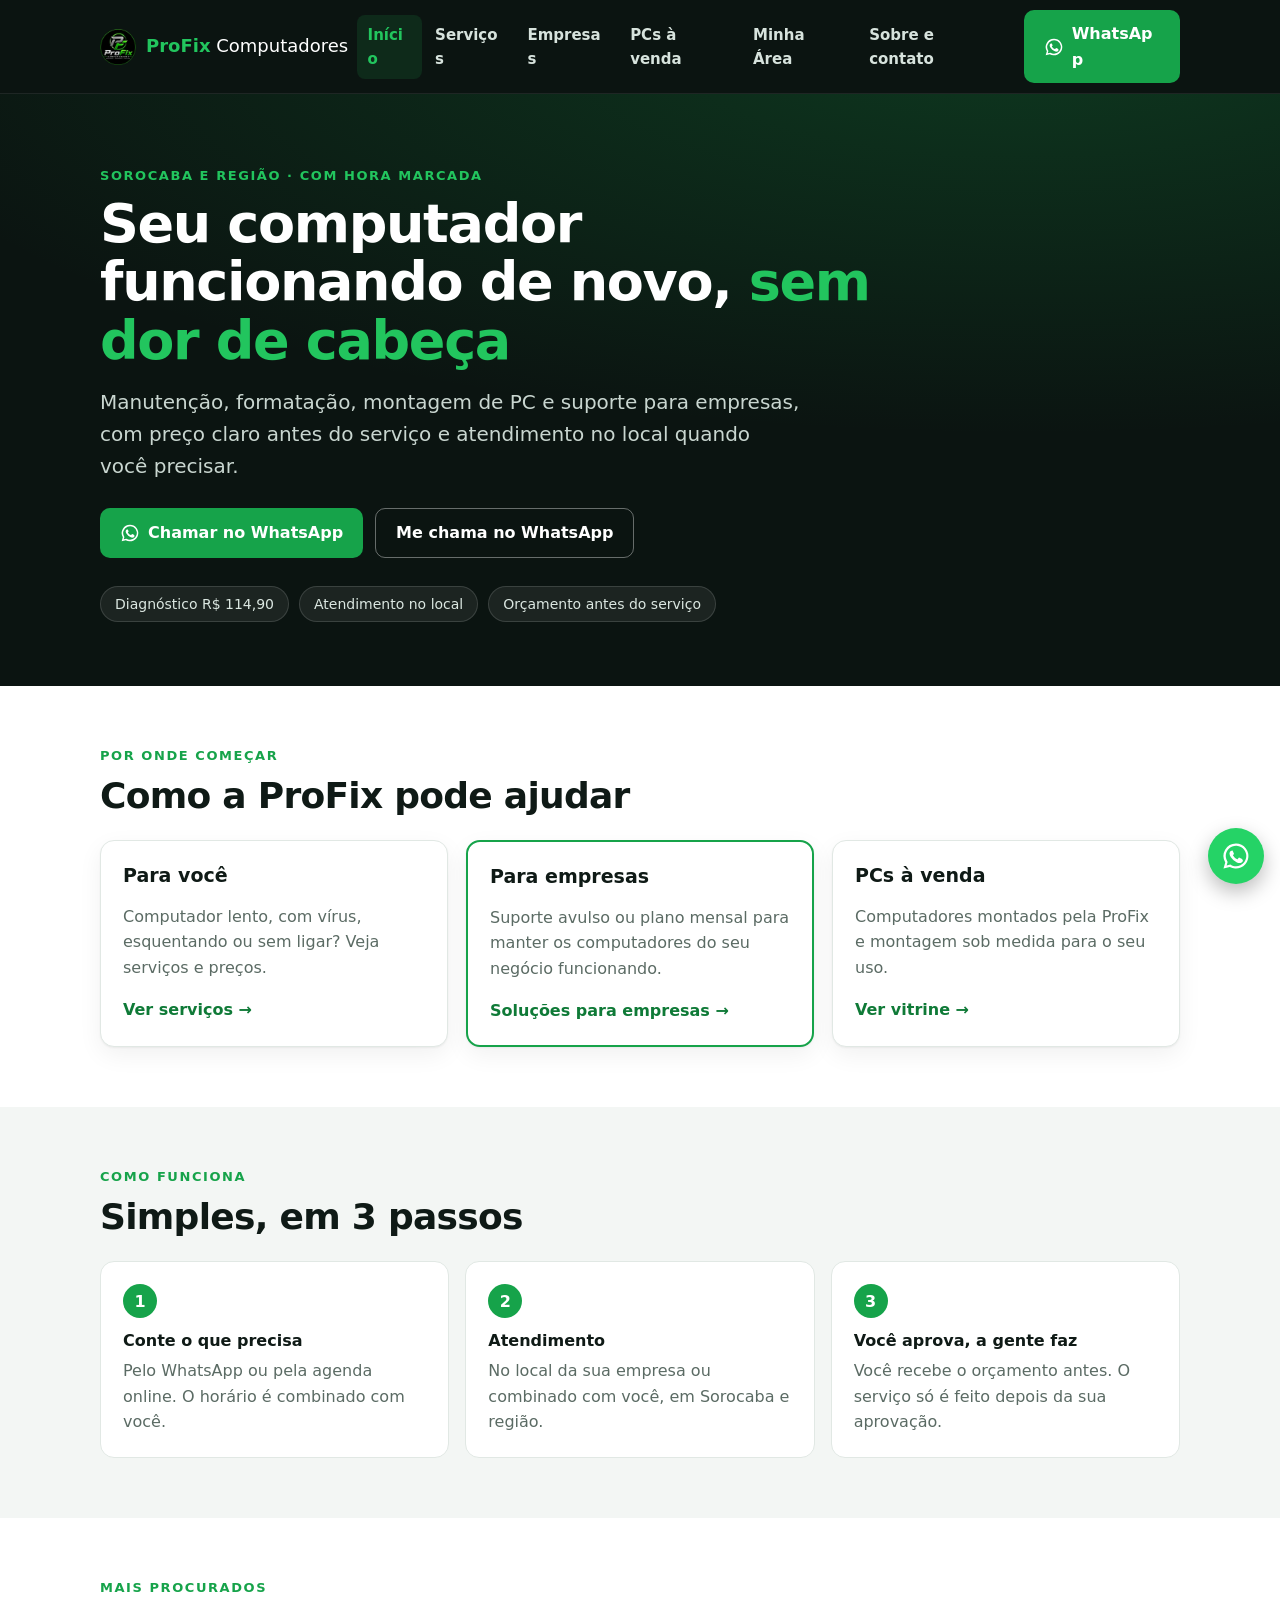
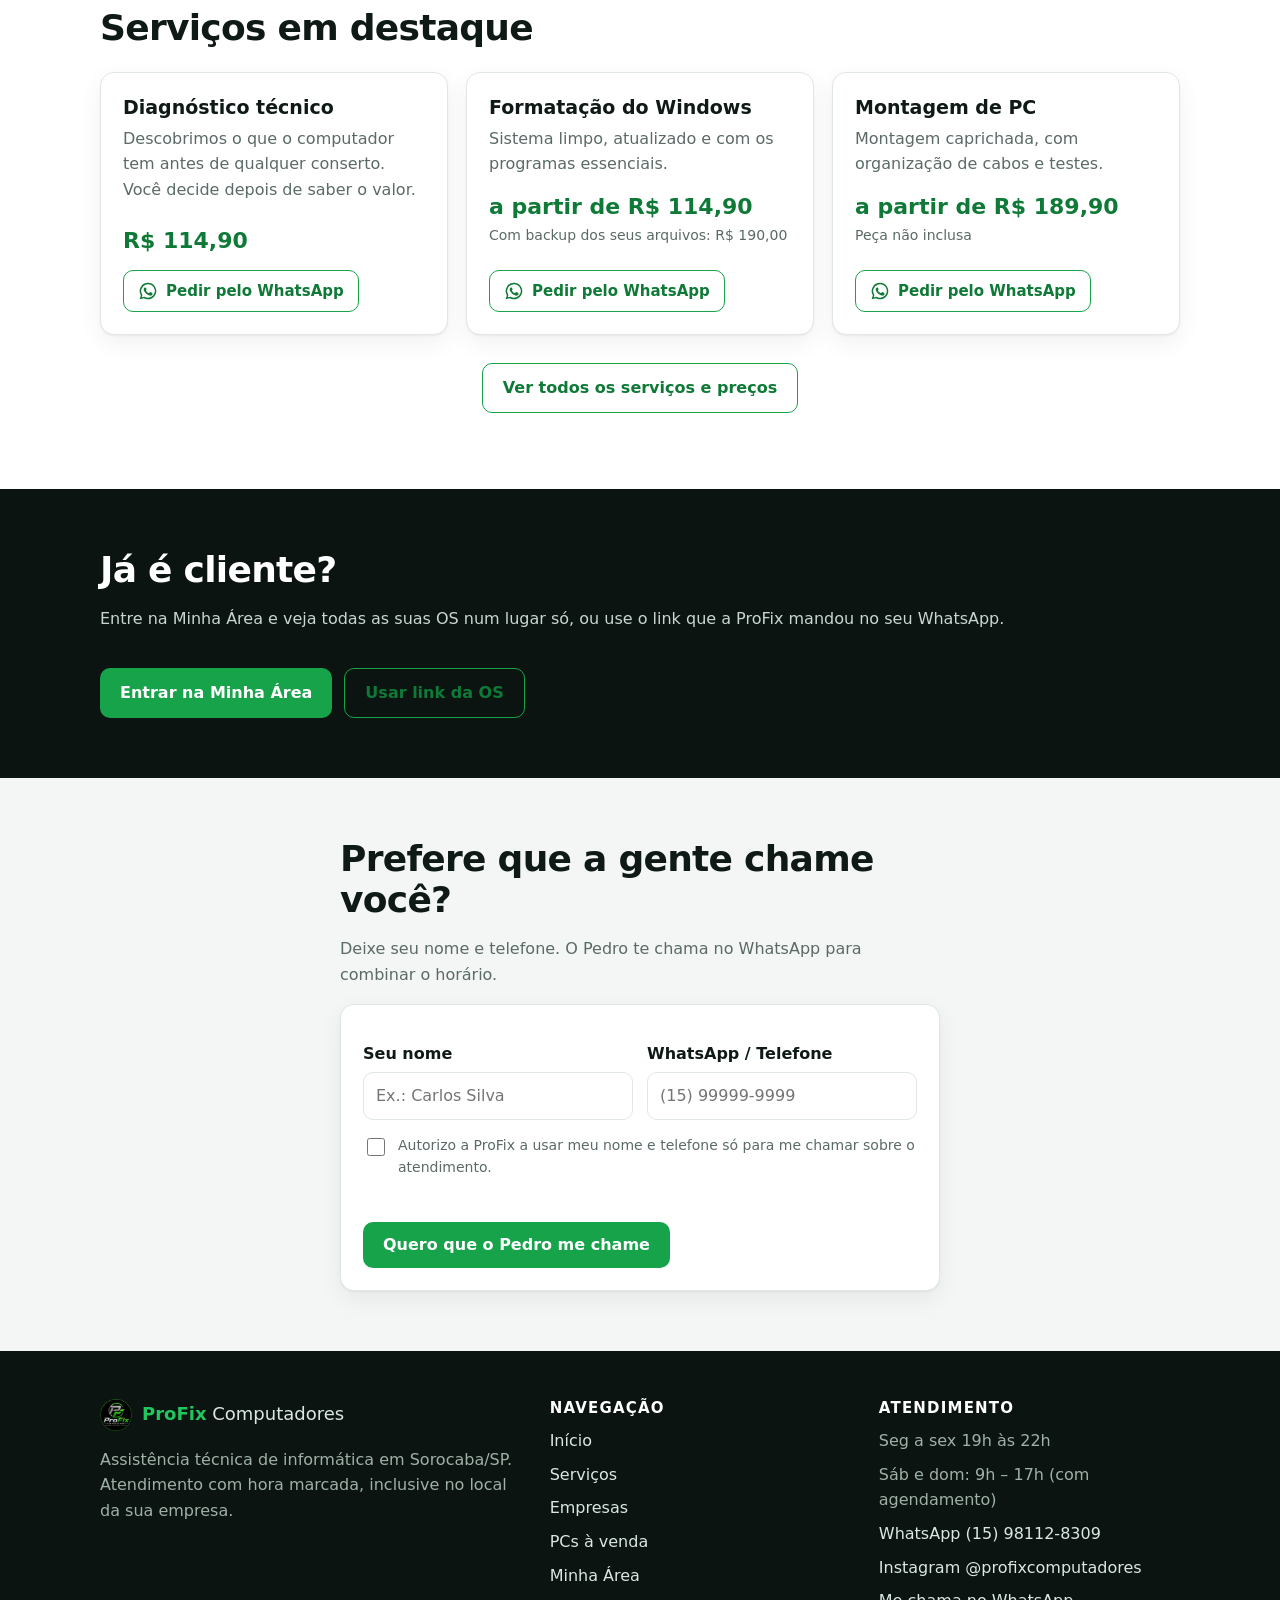
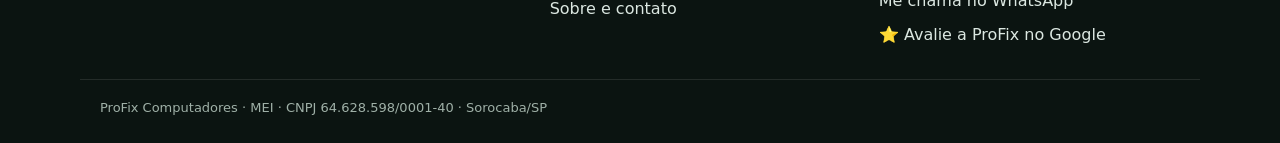
==== commit dfca8846: "site: atualização 2026-11-02 01:22" ====
--- a/index.html
+++ b/index.html
@@ -27,7 +27,7 @@
  </div>
 </header>
 <main id="conteudo">
-<section class="hero hero-home"><div class="w"><p class="kicker">Sorocaba e região · com hora marcada</p><h1>Seu computador funcionando de novo, <em>sem dor de cabeça</em></h1><p class="lead">Manutenção, formatação, montagem de PC e suporte para empresas, com preço claro antes do serviço e atendimento no local quando você precisar.</p><div class="acoes"><a class="btn" href="https://wa.me/5515981128309?text=Oi%2C%20Pedro%21%20Vim%20pelo%20site%20da%20ProFix%20e%20gostaria%20de%20atendimento." target="_blank" rel="noopener"><svg class="ic" viewBox="0 0 24 24" aria-hidden="true"><path fill="currentColor" d="M12 2a10 10 0 0 0-8.6 15.1L2 22l5-1.3A10 10 0 1 0 12 2Zm0 18.2c-1.5 0-3-.4-4.2-1.2l-.3-.2-3 .8.8-2.9-.2-.3A8.2 8.2 0 1 1 12 20.2Zm4.5-6.1c-.2-.1-1.5-.7-1.7-.8-.2-.1-.4-.1-.6.1l-.8 1c-.1.2-.3.2-.5.1a6.7 6.7 0 0 1-3.3-2.9c-.3-.4.3-.4.7-1.3.1-.2 0-.3 0-.4l-.8-1.8c-.2-.5-.4-.4-.6-.4h-.5a1 1 0 0 0-.7.3 3 3 0 0 0-.9 2.2 5.2 5.2 0 0 0 1.1 2.7 11.8 11.8 0 0 0 4.5 4c1.7.7 2.3.8 3.2.6.5-.1 1.5-.6 1.7-1.2.2-.6.2-1.1.2-1.2-.1-.1-.3-.2-.5-.3Z"/></svg> Chamar no WhatsApp</a><a class="btn sec" href="https://calendar.app.google/5QE5kNZnJLMszX1k9" target="_blank" rel="noopener">Agendar horário</a></div><ul class="selos"><li>Diagnóstico R$ 114,90</li><li>Atendimento no local</li><li>Orçamento antes do serviço</li></ul></div></section><section class="bloco"><div class="w"><p class="kicker">Por onde começar</p><h2>Como a ProFix pode ajudar</h2><div class="grade g3">
+<section class="hero hero-home"><div class="w"><p class="kicker">Sorocaba e região · com hora marcada</p><h1>Seu computador funcionando de novo, <em>sem dor de cabeça</em></h1><p class="lead">Manutenção, formatação, montagem de PC e suporte para empresas, com preço claro antes do serviço e atendimento no local quando você precisar.</p><div class="acoes"><a class="btn" href="https://wa.me/5515981128309?text=Oi%2C%20Pedro%21%20Vim%20pelo%20site%20da%20ProFix%20e%20gostaria%20de%20atendimento." target="_blank" rel="noopener"><svg class="ic" viewBox="0 0 24 24" aria-hidden="true"><path fill="currentColor" d="M12 2a10 10 0 0 0-8.6 15.1L2 22l5-1.3A10 10 0 1 0 12 2Zm0 18.2c-1.5 0-3-.4-4.2-1.2l-.3-.2-3 .8.8-2.9-.2-.3A8.2 8.2 0 1 1 12 20.2Zm4.5-6.1c-.2-.1-1.5-.7-1.7-.8-.2-.1-.4-.1-.6.1l-.8 1c-.1.2-.3.2-.5.1a6.7 6.7 0 0 1-3.3-2.9c-.3-.4.3-.4.7-1.3.1-.2 0-.3 0-.4l-.8-1.8c-.2-.5-.4-.4-.6-.4h-.5a1 1 0 0 0-.7.3 3 3 0 0 0-.9 2.2 5.2 5.2 0 0 0 1.1 2.7 11.8 11.8 0 0 0 4.5 4c1.7.7 2.3.8 3.2.6.5-.1 1.5-.6 1.7-1.2.2-.6.2-1.1.2-1.2-.1-.1-.3-.2-.5-.3Z"/></svg> Chamar no WhatsApp</a><a class="btn sec" href="https://wa.me/5515981128309?text=Oi%2C%20Pedro%21%20Vim%20pelo%20site%20da%20ProFix%20e%20queria%20combinar%20um%20hor%C3%A1rio.%20Pode%20me%20chamar%20quando%20puder%3F%20%F0%9F%99%82" target="_blank" rel="noopener">Me chama no WhatsApp</a></div><ul class="selos"><li>Diagnóstico R$ 114,90</li><li>Atendimento no local</li><li>Orçamento antes do serviço</li></ul></div></section><section class="bloco"><div class="w"><p class="kicker">Por onde começar</p><h2>Como a ProFix pode ajudar</h2><div class="grade g3">
 <a class="card atalho" href="servicos.html"><h3>Para você</h3><p>Computador lento, com vírus, esquentando ou sem ligar? Veja serviços e preços.</p><span class="mais">Ver serviços →</span></a>
 <a class="card atalho destaque" href="empresas.html"><h3>Para empresas</h3><p>Suporte avulso ou plano mensal para manter os computadores do seu negócio funcionando.</p><span class="mais">Soluções para empresas →</span></a>
 <a class="card atalho" href="pcs.html"><h3>PCs à venda</h3><p>Computadores montados pela ProFix e montagem sob medida para o seu uso.</p><span class="mais">Ver vitrine →</span></a>
@@ -36,7 +36,7 @@
 <li><b>Conte o que precisa</b><span>Pelo WhatsApp ou pela agenda online. O horário é combinado com você.</span></li>
 <li><b>Atendimento</b><span>No local da sua empresa ou combinado com você, em Sorocaba e região.</span></li>
 <li><b>Você aprova, a gente faz</b><span>Você recebe o orçamento antes. O serviço só é feito depois da sua aprovação.</span></li></ol></div></section>
-<section class="bloco"><div class="w"><p class="kicker">Mais procurados</p><h2>Serviços em destaque</h2><div class="grade g3"><article class="card srv"><h3>Diagnóstico técnico</h3><p>Descobrimos o que o computador tem antes de qualquer conserto. Você decide depois de saber o valor.</p><div class="preco">R$ 114,90</div><a class="btn peq sec" href="https://wa.me/5515981128309?text=Oi%2C%20Pedro%21%20Vim%20pelo%20site%20e%20quero%20saber%20sobre%3A%20Diagn%C3%B3stico%20t%C3%A9cnico" target="_blank" rel="noopener"><svg class="ic" viewBox="0 0 24 24" aria-hidden="true"><path fill="currentColor" d="M12 2a10 10 0 0 0-8.6 15.1L2 22l5-1.3A10 10 0 1 0 12 2Zm0 18.2c-1.5 0-3-.4-4.2-1.2l-.3-.2-3 .8.8-2.9-.2-.3A8.2 8.2 0 1 1 12 20.2Zm4.5-6.1c-.2-.1-1.5-.7-1.7-.8-.2-.1-.4-.1-.6.1l-.8 1c-.1.2-.3.2-.5.1a6.7 6.7 0 0 1-3.3-2.9c-.3-.4.3-.4.7-1.3.1-.2 0-.3 0-.4l-.8-1.8c-.2-.5-.4-.4-.6-.4h-.5a1 1 0 0 0-.7.3 3 3 0 0 0-.9 2.2 5.2 5.2 0 0 0 1.1 2.7 11.8 11.8 0 0 0 4.5 4c1.7.7 2.3.8 3.2.6.5-.1 1.5-.6 1.7-1.2.2-.6.2-1.1.2-1.2-.1-.1-.3-.2-.5-.3Z"/></svg> Pedir pelo WhatsApp</a></article><article class="card srv"><h3>Formatação do Windows</h3><p>Sistema limpo, atualizado e com os programas essenciais.</p><div class="preco">a partir de R$ 114,90</div><p class="obs">Com backup dos seus arquivos: R$ 190,00</p><a class="btn peq sec" href="https://wa.me/5515981128309?text=Oi%2C%20Pedro%21%20Vim%20pelo%20site%20e%20quero%20saber%20sobre%3A%20Formata%C3%A7%C3%A3o%20do%20Windows" target="_blank" rel="noopener"><svg class="ic" viewBox="0 0 24 24" aria-hidden="true"><path fill="currentColor" d="M12 2a10 10 0 0 0-8.6 15.1L2 22l5-1.3A10 10 0 1 0 12 2Zm0 18.2c-1.5 0-3-.4-4.2-1.2l-.3-.2-3 .8.8-2.9-.2-.3A8.2 8.2 0 1 1 12 20.2Zm4.5-6.1c-.2-.1-1.5-.7-1.7-.8-.2-.1-.4-.1-.6.1l-.8 1c-.1.2-.3.2-.5.1a6.7 6.7 0 0 1-3.3-2.9c-.3-.4.3-.4.7-1.3.1-.2 0-.3 0-.4l-.8-1.8c-.2-.5-.4-.4-.6-.4h-.5a1 1 0 0 0-.7.3 3 3 0 0 0-.9 2.2 5.2 5.2 0 0 0 1.1 2.7 11.8 11.8 0 0 0 4.5 4c1.7.7 2.3.8 3.2.6.5-.1 1.5-.6 1.7-1.2.2-.6.2-1.1.2-1.2-.1-.1-.3-.2-.5-.3Z"/></svg> Pedir pelo WhatsApp</a></article><article class="card srv"><h3>Montagem de PC</h3><p>Montagem caprichada, com organização de cabos e testes.</p><div class="preco">a partir de R$ 189,90</div><p class="obs">Peças à parte</p><a class="btn peq sec" href="https://wa.me/5515981128309?text=Oi%2C%20Pedro%21%20Vim%20pelo%20site%20e%20quero%20saber%20sobre%3A%20Montagem%20de%20PC" target="_blank" rel="noopener"><svg class="ic" viewBox="0 0 24 24" aria-hidden="true"><path fill="currentColor" d="M12 2a10 10 0 0 0-8.6 15.1L2 22l5-1.3A10 10 0 1 0 12 2Zm0 18.2c-1.5 0-3-.4-4.2-1.2l-.3-.2-3 .8.8-2.9-.2-.3A8.2 8.2 0 1 1 12 20.2Zm4.5-6.1c-.2-.1-1.5-.7-1.7-.8-.2-.1-.4-.1-.6.1l-.8 1c-.1.2-.3.2-.5.1a6.7 6.7 0 0 1-3.3-2.9c-.3-.4.3-.4.7-1.3.1-.2 0-.3 0-.4l-.8-1.8c-.2-.5-.4-.4-.6-.4h-.5a1 1 0 0 0-.7.3 3 3 0 0 0-.9 2.2 5.2 5.2 0 0 0 1.1 2.7 11.8 11.8 0 0 0 4.5 4c1.7.7 2.3.8 3.2.6.5-.1 1.5-.6 1.7-1.2.2-.6.2-1.1.2-1.2-.1-.1-.3-.2-.5-.3Z"/></svg> Pedir pelo WhatsApp</a></article></div><p class="centro"><a class="btn sec" href="servicos.html">Ver todos os serviços e preços</a></p></div></section><section class="bloco faixa"><div class="w faixa-in"><div><h2>Já é cliente?</h2><p>Entre na Minha Área e veja todas as suas OS num lugar só, ou use o link que a ProFix mandou no seu WhatsApp.</p></div><div class="acoes"><a class="btn" href="minha-area.html">Entrar na Minha Área</a><a class="btn sec" href="acompanhar.html">Usar link da OS</a></div></div></section><section class="bloco alt retorno" id="chamar"><div class="w estreito"><h2>Prefere que a gente chame você?</h2><p class="muted">Deixe seu nome e telefone. O Pedro te chama no WhatsApp para combinar o horário.</p>
+<section class="bloco"><div class="w"><p class="kicker">Mais procurados</p><h2>Serviços em destaque</h2><div class="grade g3"><article class="card srv"><h3>Diagnóstico técnico</h3><p>Descobrimos o que o computador tem antes de qualquer conserto. Você decide depois de saber o valor.</p><div class="preco">R$ 114,90</div><a class="btn peq sec" href="https://wa.me/5515981128309?text=Oi%2C%20Pedro%21%20Vim%20pelo%20site%20e%20quero%20saber%20sobre%3A%20Diagn%C3%B3stico%20t%C3%A9cnico" target="_blank" rel="noopener"><svg class="ic" viewBox="0 0 24 24" aria-hidden="true"><path fill="currentColor" d="M12 2a10 10 0 0 0-8.6 15.1L2 22l5-1.3A10 10 0 1 0 12 2Zm0 18.2c-1.5 0-3-.4-4.2-1.2l-.3-.2-3 .8.8-2.9-.2-.3A8.2 8.2 0 1 1 12 20.2Zm4.5-6.1c-.2-.1-1.5-.7-1.7-.8-.2-.1-.4-.1-.6.1l-.8 1c-.1.2-.3.2-.5.1a6.7 6.7 0 0 1-3.3-2.9c-.3-.4.3-.4.7-1.3.1-.2 0-.3 0-.4l-.8-1.8c-.2-.5-.4-.4-.6-.4h-.5a1 1 0 0 0-.7.3 3 3 0 0 0-.9 2.2 5.2 5.2 0 0 0 1.1 2.7 11.8 11.8 0 0 0 4.5 4c1.7.7 2.3.8 3.2.6.5-.1 1.5-.6 1.7-1.2.2-.6.2-1.1.2-1.2-.1-.1-.3-.2-.5-.3Z"/></svg> Pedir pelo WhatsApp</a></article><article class="card srv"><h3>Formatação do Windows</h3><p>Sistema limpo, atualizado e com os programas essenciais.</p><div class="preco">a partir de R$ 114,90</div><p class="obs">Com backup dos seus arquivos: R$ 190,00</p><a class="btn peq sec" href="https://wa.me/5515981128309?text=Oi%2C%20Pedro%21%20Vim%20pelo%20site%20e%20quero%20saber%20sobre%3A%20Formata%C3%A7%C3%A3o%20do%20Windows" target="_blank" rel="noopener"><svg class="ic" viewBox="0 0 24 24" aria-hidden="true"><path fill="currentColor" d="M12 2a10 10 0 0 0-8.6 15.1L2 22l5-1.3A10 10 0 1 0 12 2Zm0 18.2c-1.5 0-3-.4-4.2-1.2l-.3-.2-3 .8.8-2.9-.2-.3A8.2 8.2 0 1 1 12 20.2Zm4.5-6.1c-.2-.1-1.5-.7-1.7-.8-.2-.1-.4-.1-.6.1l-.8 1c-.1.2-.3.2-.5.1a6.7 6.7 0 0 1-3.3-2.9c-.3-.4.3-.4.7-1.3.1-.2 0-.3 0-.4l-.8-1.8c-.2-.5-.4-.4-.6-.4h-.5a1 1 0 0 0-.7.3 3 3 0 0 0-.9 2.2 5.2 5.2 0 0 0 1.1 2.7 11.8 11.8 0 0 0 4.5 4c1.7.7 2.3.8 3.2.6.5-.1 1.5-.6 1.7-1.2.2-.6.2-1.1.2-1.2-.1-.1-.3-.2-.5-.3Z"/></svg> Pedir pelo WhatsApp</a></article><article class="card srv"><h3>Montagem de PC</h3><p>Montagem caprichada, com organização de cabos e testes.</p><div class="preco">a partir de R$ 189,90</div><p class="obs">Peça não inclusa</p><a class="btn peq sec" href="https://wa.me/5515981128309?text=Oi%2C%20Pedro%21%20Vim%20pelo%20site%20e%20quero%20saber%20sobre%3A%20Montagem%20de%20PC" target="_blank" rel="noopener"><svg class="ic" viewBox="0 0 24 24" aria-hidden="true"><path fill="currentColor" d="M12 2a10 10 0 0 0-8.6 15.1L2 22l5-1.3A10 10 0 1 0 12 2Zm0 18.2c-1.5 0-3-.4-4.2-1.2l-.3-.2-3 .8.8-2.9-.2-.3A8.2 8.2 0 1 1 12 20.2Zm4.5-6.1c-.2-.1-1.5-.7-1.7-.8-.2-.1-.4-.1-.6.1l-.8 1c-.1.2-.3.2-.5.1a6.7 6.7 0 0 1-3.3-2.9c-.3-.4.3-.4.7-1.3.1-.2 0-.3 0-.4l-.8-1.8c-.2-.5-.4-.4-.6-.4h-.5a1 1 0 0 0-.7.3 3 3 0 0 0-.9 2.2 5.2 5.2 0 0 0 1.1 2.7 11.8 11.8 0 0 0 4.5 4c1.7.7 2.3.8 3.2.6.5-.1 1.5-.6 1.7-1.2.2-.6.2-1.1.2-1.2-.1-.1-.3-.2-.5-.3Z"/></svg> Pedir pelo WhatsApp</a></article></div><p class="centro"><a class="btn sec" href="servicos.html">Ver todos os serviços e preços</a></p></div></section><section class="bloco faixa"><div class="w faixa-in"><div><h2>Já é cliente?</h2><p>Entre na Minha Área e veja todas as suas OS num lugar só, ou use o link que a ProFix mandou no seu WhatsApp.</p></div><div class="acoes"><a class="btn" href="minha-area.html">Entrar na Minha Área</a><a class="btn sec" href="acompanhar.html">Usar link da OS</a></div></div></section><section class="bloco alt retorno" id="chamar"><div class="w estreito"><h2>Prefere que a gente chame você?</h2><p class="muted">Deixe seu nome e telefone. O Pedro te chama no WhatsApp para combinar o horário.</p>
 <form class="card form-retorno" data-pagina="index" novalidate><div class="fr-campos"><div><label for="r-nome-index">Seu nome</label><input id="r-nome-index" name="nome" autocomplete="name" maxlength="80" placeholder="Ex.: Carlos Silva" required></div>
 <div><label for="r-tel-index">WhatsApp / Telefone</label><input id="r-tel-index" name="telefone" type="tel" inputmode="tel" autocomplete="tel" placeholder="(15) 99999-9999" required></div></div>
 <div class="hp" aria-hidden="true"><label for="r-hp-index">Não preencha</label><input id="r-hp-index" name="site" tabindex="-1" autocomplete="off"></div>
@@ -52,7 +52,7 @@
   <div><h3>Atendimento</h3><ul class="muted"><li>Seg a sex 19h às 22h</li><li>Sáb e dom: 9h – 17h (com agendamento)</li>
    <li><a href="https://wa.me/5515981128309?text=Oi%2C%20Pedro%21%20Vim%20pelo%20site%20da%20ProFix." target="_blank" rel="noopener">WhatsApp (15) 98112-8309</a></li>
    <li><a href="https://www.instagram.com/profixcomputadores/" target="_blank" rel="noopener">Instagram @profixcomputadores</a></li>
-   <li><a href="https://calendar.app.google/5QE5kNZnJLMszX1k9" target="_blank" rel="noopener">Agendar horário</a></li>
+   <li><a href="https://wa.me/5515981128309?text=Oi%2C%20Pedro%21%20Vim%20pelo%20site%20da%20ProFix%20e%20queria%20combinar%20um%20hor%C3%A1rio.%20Pode%20me%20chamar%20quando%20puder%3F%20%F0%9F%99%82" target="_blank" rel="noopener">Me chama no WhatsApp</a></li>
    <li><a href="https://g.page/r/CZQuYc9gn5lJECE/review" target="_blank" rel="noopener">⭐ Avalie a ProFix no Google</a></li></ul></div>
  </div>
  <p class="legal">ProFix Computadores · MEI · CNPJ 64.628.598/0001-40 · Sorocaba/SP</p>
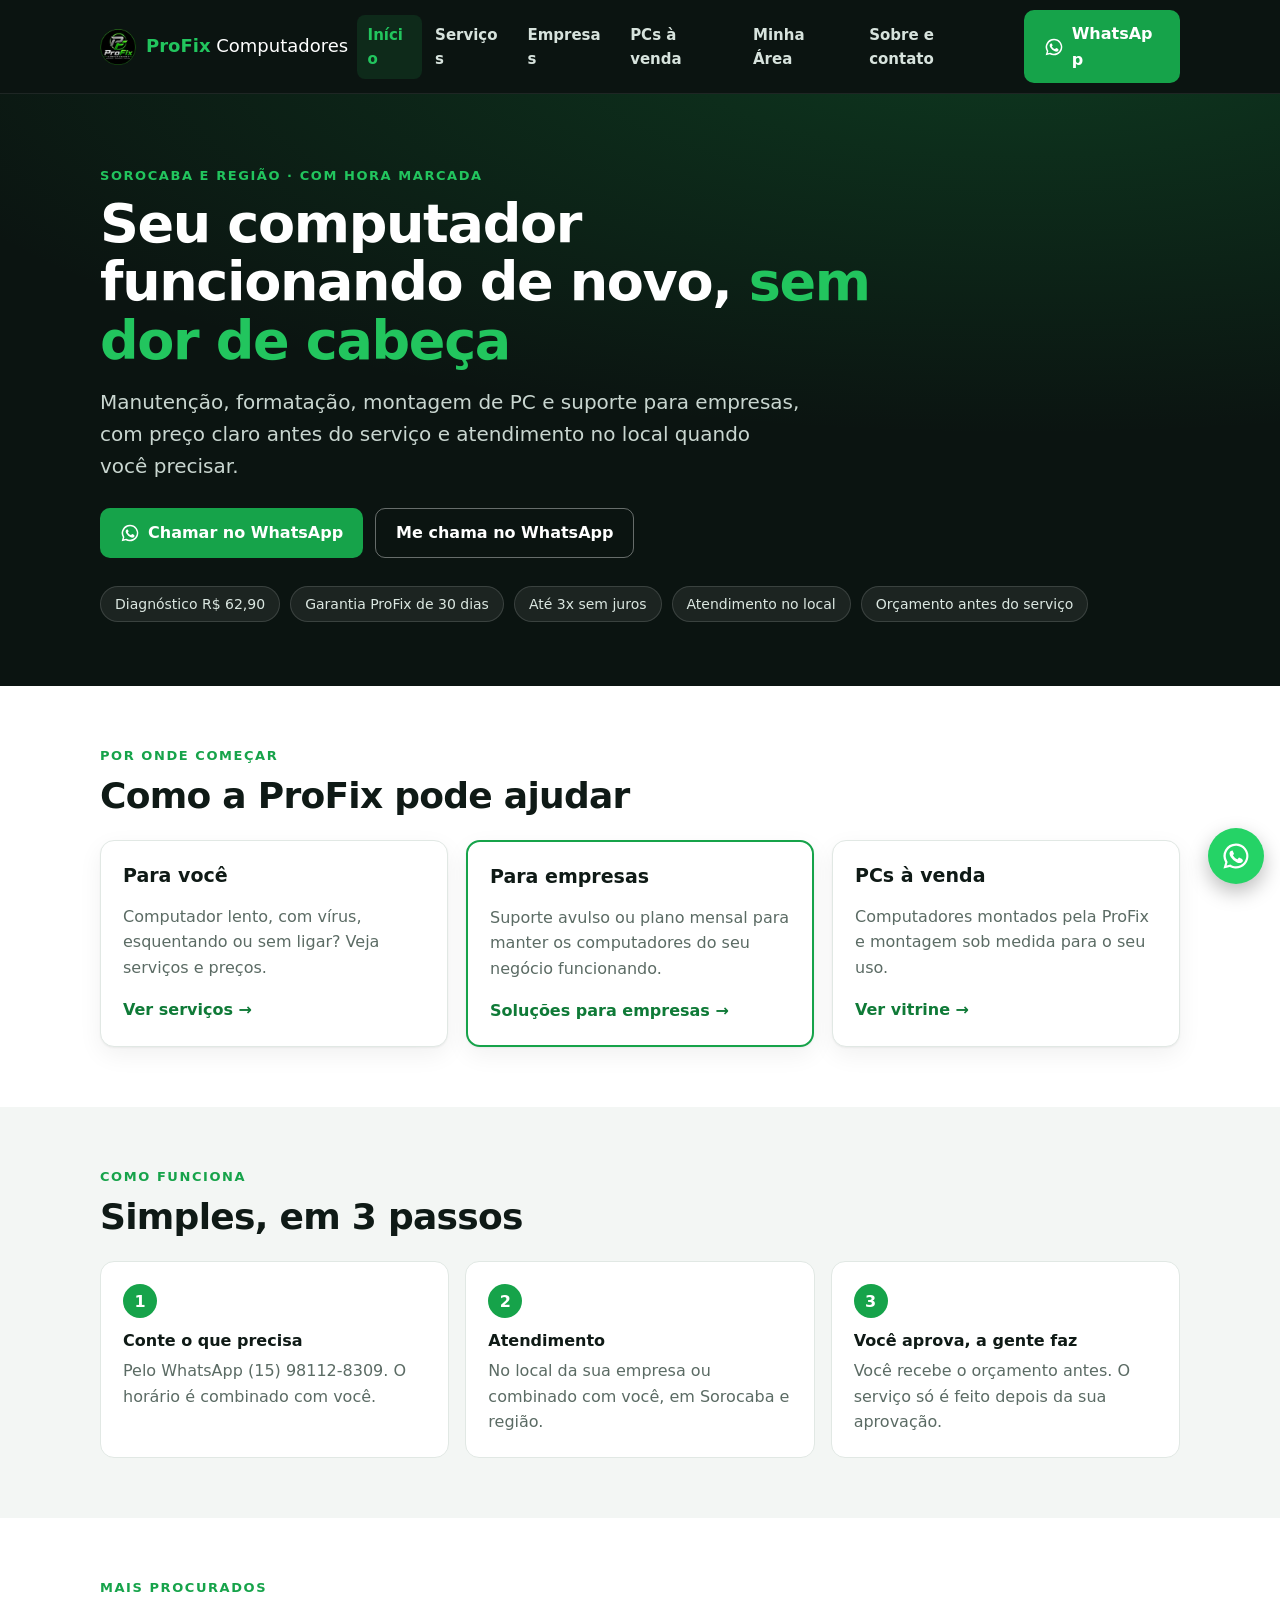
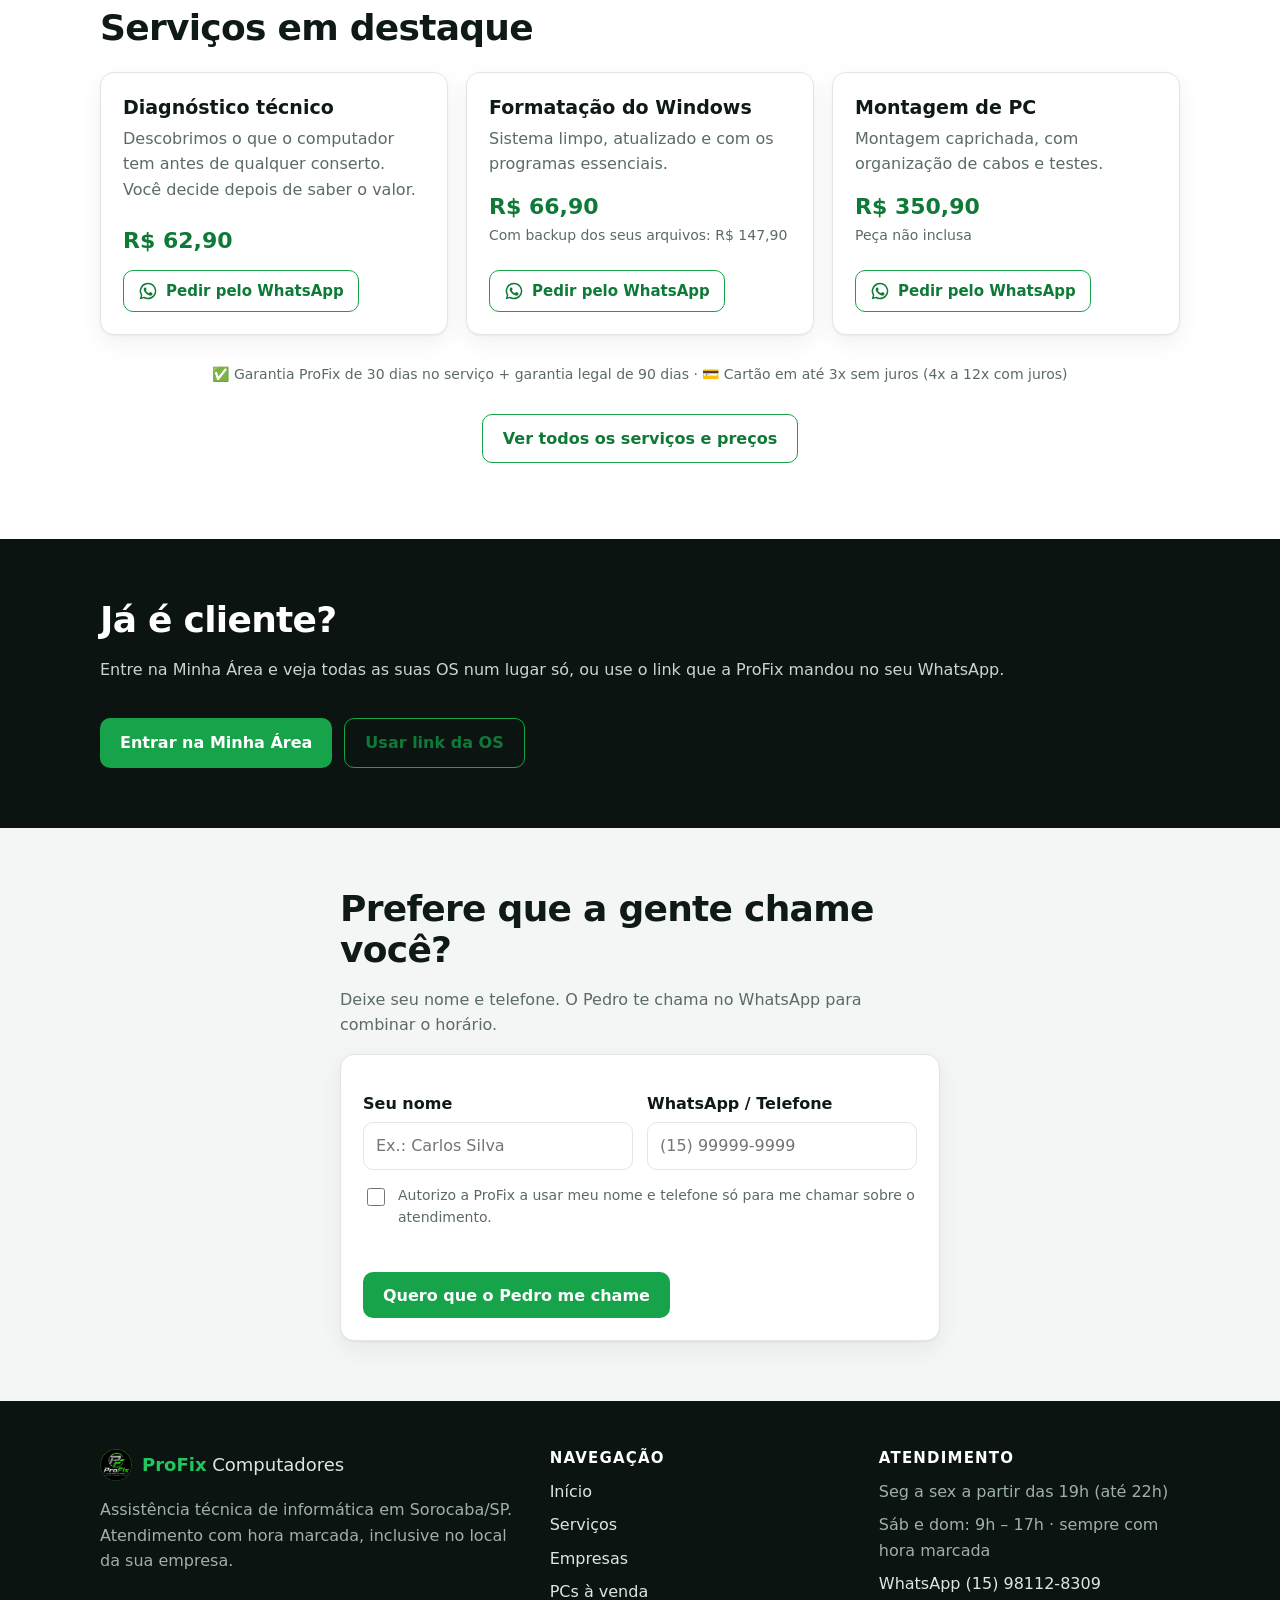
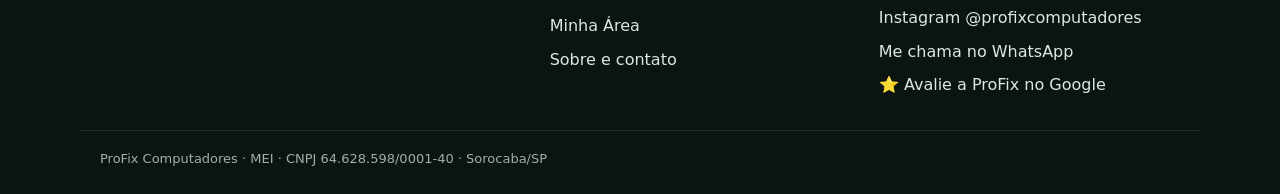
==== commit 2d323e83: "site: atualização 2026-11-02 11:51" ====
--- a/index.html
+++ b/index.html
@@ -27,16 +27,16 @@
  </div>
 </header>
 <main id="conteudo">
-<section class="hero hero-home"><div class="w"><p class="kicker">Sorocaba e região · com hora marcada</p><h1>Seu computador funcionando de novo, <em>sem dor de cabeça</em></h1><p class="lead">Manutenção, formatação, montagem de PC e suporte para empresas, com preço claro antes do serviço e atendimento no local quando você precisar.</p><div class="acoes"><a class="btn" href="https://wa.me/5515981128309?text=Oi%2C%20Pedro%21%20Vim%20pelo%20site%20da%20ProFix%20e%20gostaria%20de%20atendimento." target="_blank" rel="noopener"><svg class="ic" viewBox="0 0 24 24" aria-hidden="true"><path fill="currentColor" d="M12 2a10 10 0 0 0-8.6 15.1L2 22l5-1.3A10 10 0 1 0 12 2Zm0 18.2c-1.5 0-3-.4-4.2-1.2l-.3-.2-3 .8.8-2.9-.2-.3A8.2 8.2 0 1 1 12 20.2Zm4.5-6.1c-.2-.1-1.5-.7-1.7-.8-.2-.1-.4-.1-.6.1l-.8 1c-.1.2-.3.2-.5.1a6.7 6.7 0 0 1-3.3-2.9c-.3-.4.3-.4.7-1.3.1-.2 0-.3 0-.4l-.8-1.8c-.2-.5-.4-.4-.6-.4h-.5a1 1 0 0 0-.7.3 3 3 0 0 0-.9 2.2 5.2 5.2 0 0 0 1.1 2.7 11.8 11.8 0 0 0 4.5 4c1.7.7 2.3.8 3.2.6.5-.1 1.5-.6 1.7-1.2.2-.6.2-1.1.2-1.2-.1-.1-.3-.2-.5-.3Z"/></svg> Chamar no WhatsApp</a><a class="btn sec" href="https://wa.me/5515981128309?text=Oi%2C%20Pedro%21%20Vim%20pelo%20site%20da%20ProFix%20e%20queria%20combinar%20um%20hor%C3%A1rio.%20Pode%20me%20chamar%20quando%20puder%3F%20%F0%9F%99%82" target="_blank" rel="noopener">Me chama no WhatsApp</a></div><ul class="selos"><li>Diagnóstico R$ 114,90</li><li>Atendimento no local</li><li>Orçamento antes do serviço</li></ul></div></section><section class="bloco"><div class="w"><p class="kicker">Por onde começar</p><h2>Como a ProFix pode ajudar</h2><div class="grade g3">
+<section class="hero hero-home"><div class="w"><p class="kicker">Sorocaba e região · com hora marcada</p><h1>Seu computador funcionando de novo, <em>sem dor de cabeça</em></h1><p class="lead">Manutenção, formatação, montagem de PC e suporte para empresas, com preço claro antes do serviço e atendimento no local quando você precisar.</p><div class="acoes"><a class="btn" href="https://wa.me/5515981128309?text=Oi%2C%20Pedro%21%20Vim%20pelo%20site%20da%20ProFix%20e%20gostaria%20de%20atendimento." target="_blank" rel="noopener"><svg class="ic" viewBox="0 0 24 24" aria-hidden="true"><path fill="currentColor" d="M12 2a10 10 0 0 0-8.6 15.1L2 22l5-1.3A10 10 0 1 0 12 2Zm0 18.2c-1.5 0-3-.4-4.2-1.2l-.3-.2-3 .8.8-2.9-.2-.3A8.2 8.2 0 1 1 12 20.2Zm4.5-6.1c-.2-.1-1.5-.7-1.7-.8-.2-.1-.4-.1-.6.1l-.8 1c-.1.2-.3.2-.5.1a6.7 6.7 0 0 1-3.3-2.9c-.3-.4.3-.4.7-1.3.1-.2 0-.3 0-.4l-.8-1.8c-.2-.5-.4-.4-.6-.4h-.5a1 1 0 0 0-.7.3 3 3 0 0 0-.9 2.2 5.2 5.2 0 0 0 1.1 2.7 11.8 11.8 0 0 0 4.5 4c1.7.7 2.3.8 3.2.6.5-.1 1.5-.6 1.7-1.2.2-.6.2-1.1.2-1.2-.1-.1-.3-.2-.5-.3Z"/></svg> Chamar no WhatsApp</a><a class="btn sec" href="https://wa.me/5515981128309?text=Oi%2C%20Pedro%21%20Vim%20pelo%20site%20da%20ProFix%20e%20queria%20combinar%20um%20hor%C3%A1rio.%20Pode%20me%20chamar%20quando%20puder%3F%20%F0%9F%99%82" target="_blank" rel="noopener">Me chama no WhatsApp</a></div><ul class="selos"><li>Diagnóstico R$ 62,90</li><li>Garantia ProFix de 30 dias</li><li>Até 3x sem juros</li><li>Atendimento no local</li><li>Orçamento antes do serviço</li></ul></div></section><section class="bloco"><div class="w"><p class="kicker">Por onde começar</p><h2>Como a ProFix pode ajudar</h2><div class="grade g3">
 <a class="card atalho" href="servicos.html"><h3>Para você</h3><p>Computador lento, com vírus, esquentando ou sem ligar? Veja serviços e preços.</p><span class="mais">Ver serviços →</span></a>
 <a class="card atalho destaque" href="empresas.html"><h3>Para empresas</h3><p>Suporte avulso ou plano mensal para manter os computadores do seu negócio funcionando.</p><span class="mais">Soluções para empresas →</span></a>
 <a class="card atalho" href="pcs.html"><h3>PCs à venda</h3><p>Computadores montados pela ProFix e montagem sob medida para o seu uso.</p><span class="mais">Ver vitrine →</span></a>
 </div></div></section>
 <section class="bloco alt"><div class="w"><p class="kicker">Como funciona</p><h2>Simples, em 3 passos</h2><ol class="passos">
-<li><b>Conte o que precisa</b><span>Pelo WhatsApp ou pela agenda online. O horário é combinado com você.</span></li>
+<li><b>Conte o que precisa</b><span>Pelo WhatsApp (15) 98112-8309. O horário é combinado com você.</span></li>
 <li><b>Atendimento</b><span>No local da sua empresa ou combinado com você, em Sorocaba e região.</span></li>
 <li><b>Você aprova, a gente faz</b><span>Você recebe o orçamento antes. O serviço só é feito depois da sua aprovação.</span></li></ol></div></section>
-<section class="bloco"><div class="w"><p class="kicker">Mais procurados</p><h2>Serviços em destaque</h2><div class="grade g3"><article class="card srv"><h3>Diagnóstico técnico</h3><p>Descobrimos o que o computador tem antes de qualquer conserto. Você decide depois de saber o valor.</p><div class="preco">R$ 114,90</div><a class="btn peq sec" href="https://wa.me/5515981128309?text=Oi%2C%20Pedro%21%20Vim%20pelo%20site%20e%20quero%20saber%20sobre%3A%20Diagn%C3%B3stico%20t%C3%A9cnico" target="_blank" rel="noopener"><svg class="ic" viewBox="0 0 24 24" aria-hidden="true"><path fill="currentColor" d="M12 2a10 10 0 0 0-8.6 15.1L2 22l5-1.3A10 10 0 1 0 12 2Zm0 18.2c-1.5 0-3-.4-4.2-1.2l-.3-.2-3 .8.8-2.9-.2-.3A8.2 8.2 0 1 1 12 20.2Zm4.5-6.1c-.2-.1-1.5-.7-1.7-.8-.2-.1-.4-.1-.6.1l-.8 1c-.1.2-.3.2-.5.1a6.7 6.7 0 0 1-3.3-2.9c-.3-.4.3-.4.7-1.3.1-.2 0-.3 0-.4l-.8-1.8c-.2-.5-.4-.4-.6-.4h-.5a1 1 0 0 0-.7.3 3 3 0 0 0-.9 2.2 5.2 5.2 0 0 0 1.1 2.7 11.8 11.8 0 0 0 4.5 4c1.7.7 2.3.8 3.2.6.5-.1 1.5-.6 1.7-1.2.2-.6.2-1.1.2-1.2-.1-.1-.3-.2-.5-.3Z"/></svg> Pedir pelo WhatsApp</a></article><article class="card srv"><h3>Formatação do Windows</h3><p>Sistema limpo, atualizado e com os programas essenciais.</p><div class="preco">a partir de R$ 114,90</div><p class="obs">Com backup dos seus arquivos: R$ 190,00</p><a class="btn peq sec" href="https://wa.me/5515981128309?text=Oi%2C%20Pedro%21%20Vim%20pelo%20site%20e%20quero%20saber%20sobre%3A%20Formata%C3%A7%C3%A3o%20do%20Windows" target="_blank" rel="noopener"><svg class="ic" viewBox="0 0 24 24" aria-hidden="true"><path fill="currentColor" d="M12 2a10 10 0 0 0-8.6 15.1L2 22l5-1.3A10 10 0 1 0 12 2Zm0 18.2c-1.5 0-3-.4-4.2-1.2l-.3-.2-3 .8.8-2.9-.2-.3A8.2 8.2 0 1 1 12 20.2Zm4.5-6.1c-.2-.1-1.5-.7-1.7-.8-.2-.1-.4-.1-.6.1l-.8 1c-.1.2-.3.2-.5.1a6.7 6.7 0 0 1-3.3-2.9c-.3-.4.3-.4.7-1.3.1-.2 0-.3 0-.4l-.8-1.8c-.2-.5-.4-.4-.6-.4h-.5a1 1 0 0 0-.7.3 3 3 0 0 0-.9 2.2 5.2 5.2 0 0 0 1.1 2.7 11.8 11.8 0 0 0 4.5 4c1.7.7 2.3.8 3.2.6.5-.1 1.5-.6 1.7-1.2.2-.6.2-1.1.2-1.2-.1-.1-.3-.2-.5-.3Z"/></svg> Pedir pelo WhatsApp</a></article><article class="card srv"><h3>Montagem de PC</h3><p>Montagem caprichada, com organização de cabos e testes.</p><div class="preco">a partir de R$ 189,90</div><p class="obs">Peça não inclusa</p><a class="btn peq sec" href="https://wa.me/5515981128309?text=Oi%2C%20Pedro%21%20Vim%20pelo%20site%20e%20quero%20saber%20sobre%3A%20Montagem%20de%20PC" target="_blank" rel="noopener"><svg class="ic" viewBox="0 0 24 24" aria-hidden="true"><path fill="currentColor" d="M12 2a10 10 0 0 0-8.6 15.1L2 22l5-1.3A10 10 0 1 0 12 2Zm0 18.2c-1.5 0-3-.4-4.2-1.2l-.3-.2-3 .8.8-2.9-.2-.3A8.2 8.2 0 1 1 12 20.2Zm4.5-6.1c-.2-.1-1.5-.7-1.7-.8-.2-.1-.4-.1-.6.1l-.8 1c-.1.2-.3.2-.5.1a6.7 6.7 0 0 1-3.3-2.9c-.3-.4.3-.4.7-1.3.1-.2 0-.3 0-.4l-.8-1.8c-.2-.5-.4-.4-.6-.4h-.5a1 1 0 0 0-.7.3 3 3 0 0 0-.9 2.2 5.2 5.2 0 0 0 1.1 2.7 11.8 11.8 0 0 0 4.5 4c1.7.7 2.3.8 3.2.6.5-.1 1.5-.6 1.7-1.2.2-.6.2-1.1.2-1.2-.1-.1-.3-.2-.5-.3Z"/></svg> Pedir pelo WhatsApp</a></article></div><p class="centro"><a class="btn sec" href="servicos.html">Ver todos os serviços e preços</a></p></div></section><section class="bloco faixa"><div class="w faixa-in"><div><h2>Já é cliente?</h2><p>Entre na Minha Área e veja todas as suas OS num lugar só, ou use o link que a ProFix mandou no seu WhatsApp.</p></div><div class="acoes"><a class="btn" href="minha-area.html">Entrar na Minha Área</a><a class="btn sec" href="acompanhar.html">Usar link da OS</a></div></div></section><section class="bloco alt retorno" id="chamar"><div class="w estreito"><h2>Prefere que a gente chame você?</h2><p class="muted">Deixe seu nome e telefone. O Pedro te chama no WhatsApp para combinar o horário.</p>
+<section class="bloco"><div class="w"><p class="kicker">Mais procurados</p><h2>Serviços em destaque</h2><div class="grade g3"><article class="card srv"><h3>Diagnóstico técnico</h3><p>Descobrimos o que o computador tem antes de qualquer conserto. Você decide depois de saber o valor.</p><div class="preco">R$ 62,90</div><a class="btn peq sec" href="https://wa.me/5515981128309?text=Oi%2C%20Pedro%21%20Vim%20pelo%20site%20e%20quero%20saber%20sobre%3A%20Diagn%C3%B3stico%20t%C3%A9cnico" target="_blank" rel="noopener"><svg class="ic" viewBox="0 0 24 24" aria-hidden="true"><path fill="currentColor" d="M12 2a10 10 0 0 0-8.6 15.1L2 22l5-1.3A10 10 0 1 0 12 2Zm0 18.2c-1.5 0-3-.4-4.2-1.2l-.3-.2-3 .8.8-2.9-.2-.3A8.2 8.2 0 1 1 12 20.2Zm4.5-6.1c-.2-.1-1.5-.7-1.7-.8-.2-.1-.4-.1-.6.1l-.8 1c-.1.2-.3.2-.5.1a6.7 6.7 0 0 1-3.3-2.9c-.3-.4.3-.4.7-1.3.1-.2 0-.3 0-.4l-.8-1.8c-.2-.5-.4-.4-.6-.4h-.5a1 1 0 0 0-.7.3 3 3 0 0 0-.9 2.2 5.2 5.2 0 0 0 1.1 2.7 11.8 11.8 0 0 0 4.5 4c1.7.7 2.3.8 3.2.6.5-.1 1.5-.6 1.7-1.2.2-.6.2-1.1.2-1.2-.1-.1-.3-.2-.5-.3Z"/></svg> Pedir pelo WhatsApp</a></article><article class="card srv"><h3>Formatação do Windows</h3><p>Sistema limpo, atualizado e com os programas essenciais.</p><div class="preco">R$ 66,90</div><p class="obs">Com backup dos seus arquivos: R$ 147,90</p><a class="btn peq sec" href="https://wa.me/5515981128309?text=Oi%2C%20Pedro%21%20Vim%20pelo%20site%20e%20quero%20saber%20sobre%3A%20Formata%C3%A7%C3%A3o%20do%20Windows" target="_blank" rel="noopener"><svg class="ic" viewBox="0 0 24 24" aria-hidden="true"><path fill="currentColor" d="M12 2a10 10 0 0 0-8.6 15.1L2 22l5-1.3A10 10 0 1 0 12 2Zm0 18.2c-1.5 0-3-.4-4.2-1.2l-.3-.2-3 .8.8-2.9-.2-.3A8.2 8.2 0 1 1 12 20.2Zm4.5-6.1c-.2-.1-1.5-.7-1.7-.8-.2-.1-.4-.1-.6.1l-.8 1c-.1.2-.3.2-.5.1a6.7 6.7 0 0 1-3.3-2.9c-.3-.4.3-.4.7-1.3.1-.2 0-.3 0-.4l-.8-1.8c-.2-.5-.4-.4-.6-.4h-.5a1 1 0 0 0-.7.3 3 3 0 0 0-.9 2.2 5.2 5.2 0 0 0 1.1 2.7 11.8 11.8 0 0 0 4.5 4c1.7.7 2.3.8 3.2.6.5-.1 1.5-.6 1.7-1.2.2-.6.2-1.1.2-1.2-.1-.1-.3-.2-.5-.3Z"/></svg> Pedir pelo WhatsApp</a></article><article class="card srv"><h3>Montagem de PC</h3><p>Montagem caprichada, com organização de cabos e testes.</p><div class="preco">R$ 350,90</div><p class="obs">Peça não inclusa</p><a class="btn peq sec" href="https://wa.me/5515981128309?text=Oi%2C%20Pedro%21%20Vim%20pelo%20site%20e%20quero%20saber%20sobre%3A%20Montagem%20de%20PC" target="_blank" rel="noopener"><svg class="ic" viewBox="0 0 24 24" aria-hidden="true"><path fill="currentColor" d="M12 2a10 10 0 0 0-8.6 15.1L2 22l5-1.3A10 10 0 1 0 12 2Zm0 18.2c-1.5 0-3-.4-4.2-1.2l-.3-.2-3 .8.8-2.9-.2-.3A8.2 8.2 0 1 1 12 20.2Zm4.5-6.1c-.2-.1-1.5-.7-1.7-.8-.2-.1-.4-.1-.6.1l-.8 1c-.1.2-.3.2-.5.1a6.7 6.7 0 0 1-3.3-2.9c-.3-.4.3-.4.7-1.3.1-.2 0-.3 0-.4l-.8-1.8c-.2-.5-.4-.4-.6-.4h-.5a1 1 0 0 0-.7.3 3 3 0 0 0-.9 2.2 5.2 5.2 0 0 0 1.1 2.7 11.8 11.8 0 0 0 4.5 4c1.7.7 2.3.8 3.2.6.5-.1 1.5-.6 1.7-1.2.2-.6.2-1.1.2-1.2-.1-.1-.3-.2-.5-.3Z"/></svg> Pedir pelo WhatsApp</a></article></div><p class="obs centro">✅ Garantia ProFix de 30 dias no serviço + garantia legal de 90 dias · 💳 Cartão em até 3x sem juros (4x a 12x com juros)</p><p class="centro"><a class="btn sec" href="servicos.html">Ver todos os serviços e preços</a></p></div></section><section class="bloco faixa"><div class="w faixa-in"><div><h2>Já é cliente?</h2><p>Entre na Minha Área e veja todas as suas OS num lugar só, ou use o link que a ProFix mandou no seu WhatsApp.</p></div><div class="acoes"><a class="btn" href="minha-area.html">Entrar na Minha Área</a><a class="btn sec" href="acompanhar.html">Usar link da OS</a></div></div></section><section class="bloco alt retorno" id="chamar"><div class="w estreito"><h2>Prefere que a gente chame você?</h2><p class="muted">Deixe seu nome e telefone. O Pedro te chama no WhatsApp para combinar o horário.</p>
 <form class="card form-retorno" data-pagina="index" novalidate><div class="fr-campos"><div><label for="r-nome-index">Seu nome</label><input id="r-nome-index" name="nome" autocomplete="name" maxlength="80" placeholder="Ex.: Carlos Silva" required></div>
 <div><label for="r-tel-index">WhatsApp / Telefone</label><input id="r-tel-index" name="telefone" type="tel" inputmode="tel" autocomplete="tel" placeholder="(15) 99999-9999" required></div></div>
 <div class="hp" aria-hidden="true"><label for="r-hp-index">Não preencha</label><input id="r-hp-index" name="site" tabindex="-1" autocomplete="off"></div>
@@ -49,7 +49,7 @@
   <div><a class="marca" href="index.html"><img src="img/logo-96.webp" width="32" height="32" alt="" loading="lazy" decoding="async"><span><b>ProFix</b> Computadores</span></a>
    <p class="muted">Assistência técnica de informática em Sorocaba/SP. Atendimento com hora marcada, inclusive no local da sua empresa.</p></div>
   <div><h3>Navegação</h3><ul><li><a href="index.html">Início</a></li><li><a href="servicos.html">Serviços</a></li><li><a href="empresas.html">Empresas</a></li><li><a href="pcs.html">PCs à venda</a></li><li><a href="minha-area.html">Minha Área</a></li><li><a href="contato.html">Sobre e contato</a></li></ul></div>
-  <div><h3>Atendimento</h3><ul class="muted"><li>Seg a sex 19h às 22h</li><li>Sáb e dom: 9h – 17h (com agendamento)</li>
+  <div><h3>Atendimento</h3><ul class="muted"><li>Seg a sex a partir das 19h (até 22h)</li><li>Sáb e dom: 9h – 17h · sempre com hora marcada</li>
    <li><a href="https://wa.me/5515981128309?text=Oi%2C%20Pedro%21%20Vim%20pelo%20site%20da%20ProFix." target="_blank" rel="noopener">WhatsApp (15) 98112-8309</a></li>
    <li><a href="https://www.instagram.com/profixcomputadores/" target="_blank" rel="noopener">Instagram @profixcomputadores</a></li>
    <li><a href="https://wa.me/5515981128309?text=Oi%2C%20Pedro%21%20Vim%20pelo%20site%20da%20ProFix%20e%20queria%20combinar%20um%20hor%C3%A1rio.%20Pode%20me%20chamar%20quando%20puder%3F%20%F0%9F%99%82" target="_blank" rel="noopener">Me chama no WhatsApp</a></li>
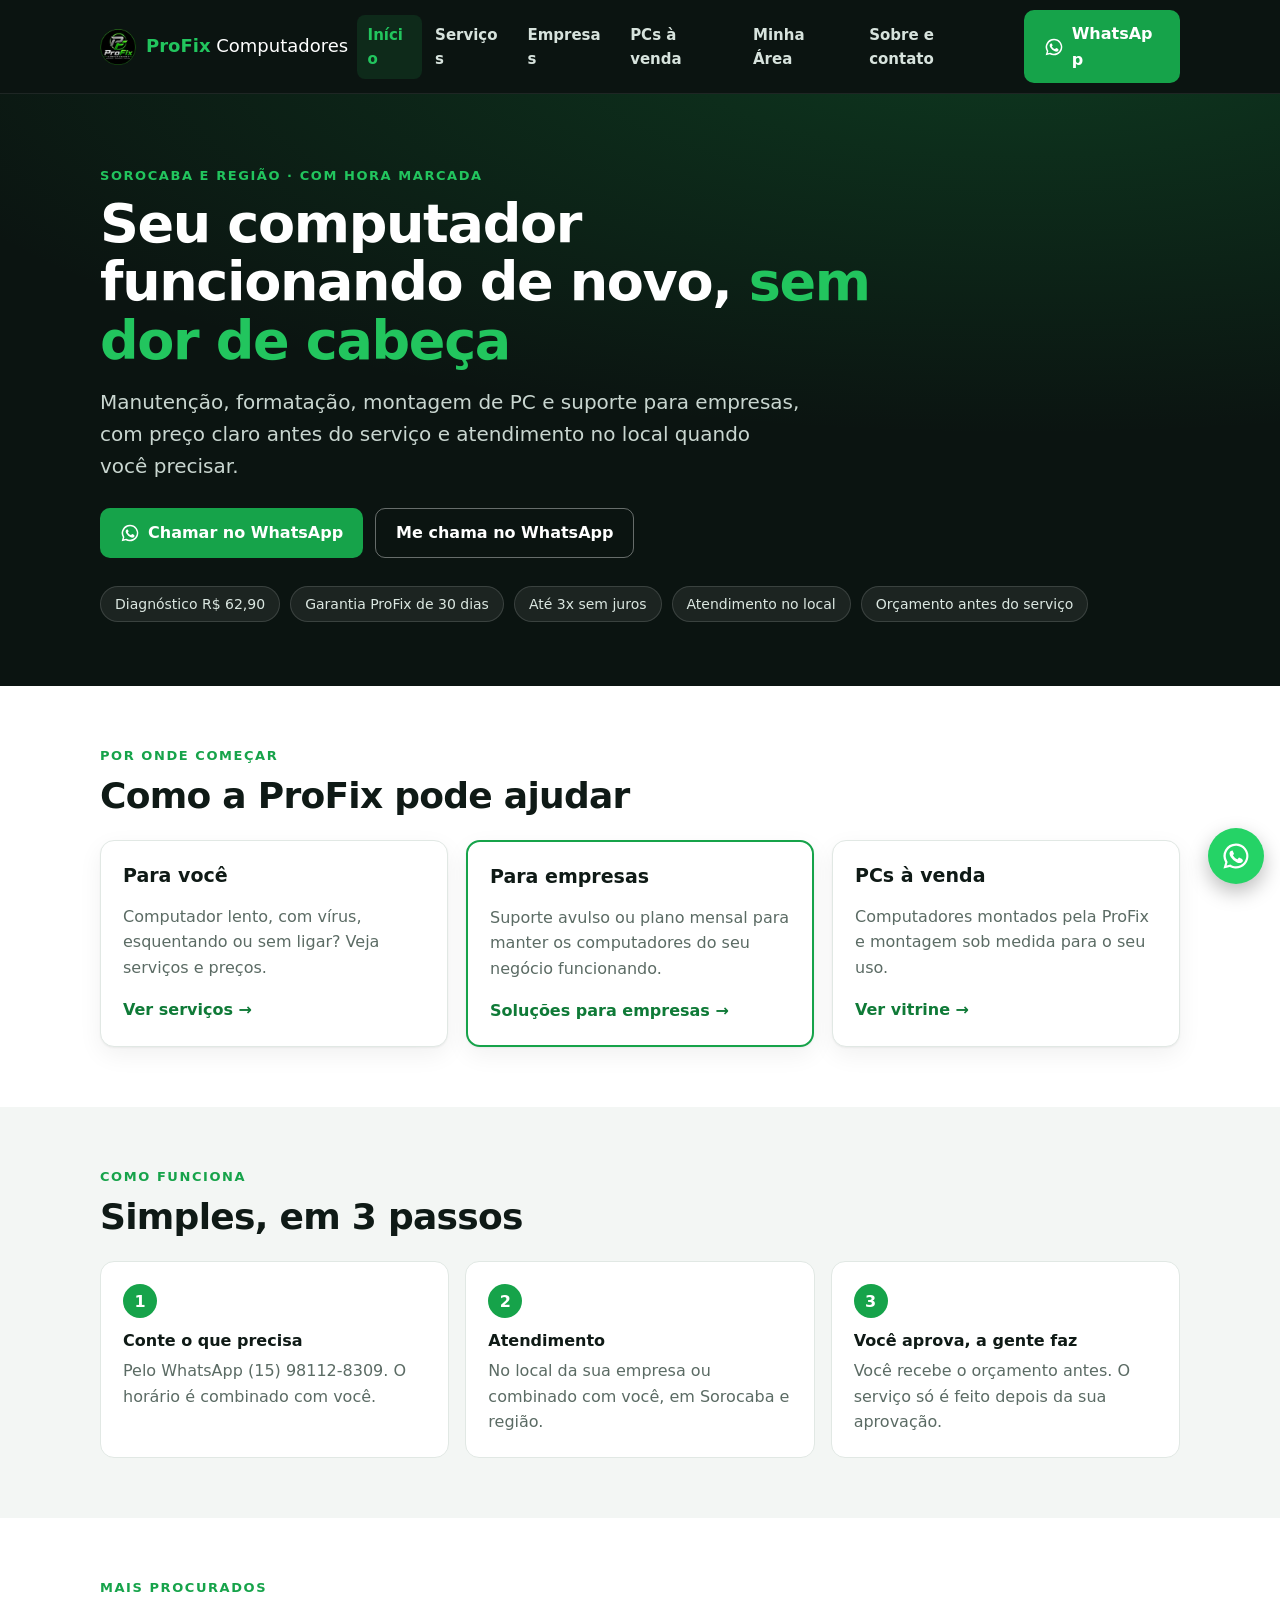
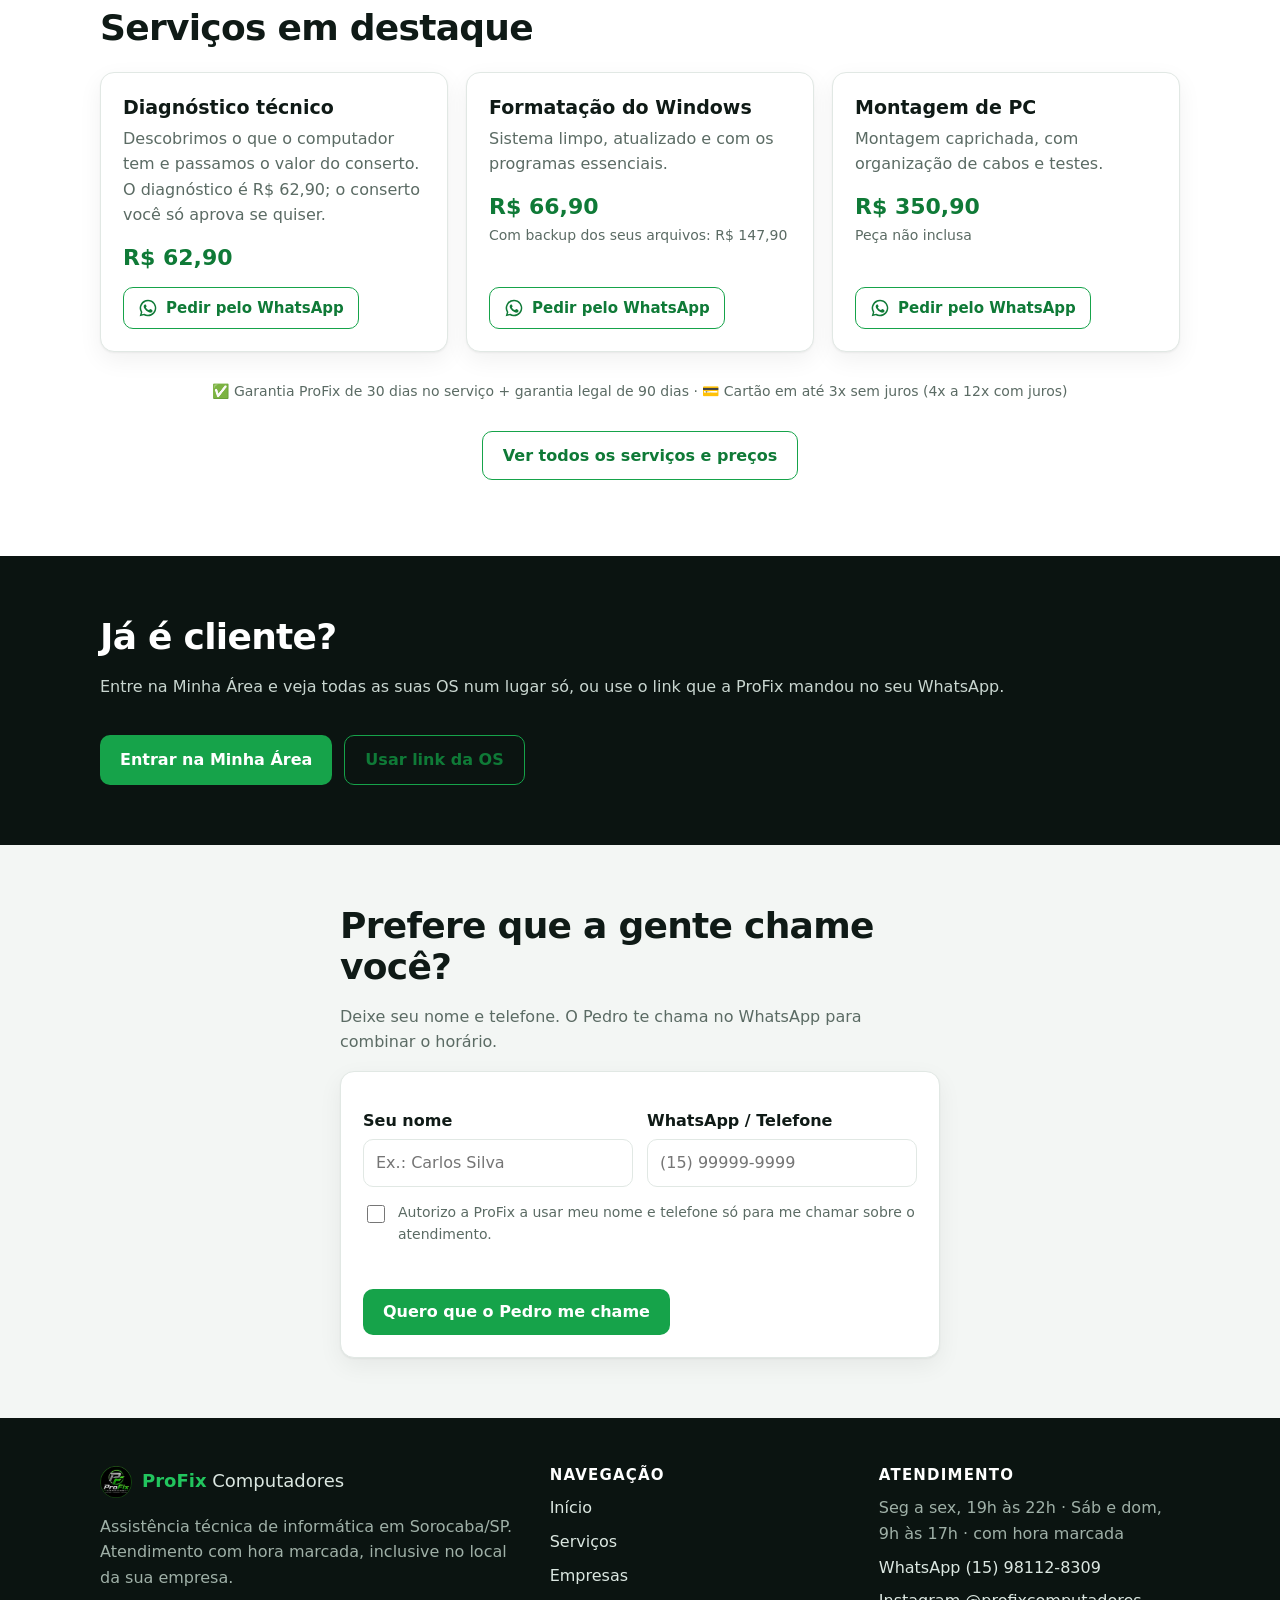
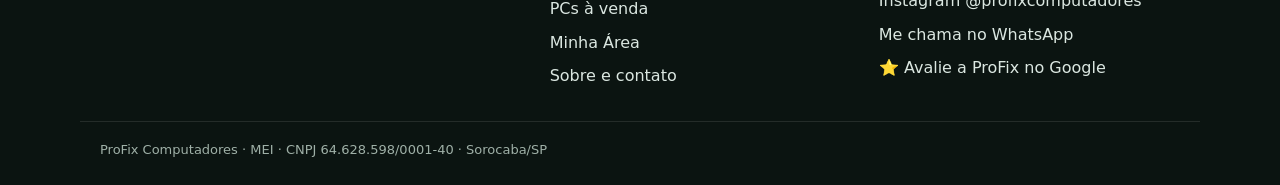
==== commit a37335ed: "site: atualização 2026-11-08 16:26" ====
--- a/index.html
+++ b/index.html
@@ -36,7 +36,7 @@
 <li><b>Conte o que precisa</b><span>Pelo WhatsApp (15) 98112-8309. O horário é combinado com você.</span></li>
 <li><b>Atendimento</b><span>No local da sua empresa ou combinado com você, em Sorocaba e região.</span></li>
 <li><b>Você aprova, a gente faz</b><span>Você recebe o orçamento antes. O serviço só é feito depois da sua aprovação.</span></li></ol></div></section>
-<section class="bloco"><div class="w"><p class="kicker">Mais procurados</p><h2>Serviços em destaque</h2><div class="grade g3"><article class="card srv"><h3>Diagnóstico técnico</h3><p>Descobrimos o que o computador tem antes de qualquer conserto. Você decide depois de saber o valor.</p><div class="preco">R$ 62,90</div><a class="btn peq sec" href="https://wa.me/5515981128309?text=Oi%2C%20Pedro%21%20Vim%20pelo%20site%20e%20quero%20saber%20sobre%3A%20Diagn%C3%B3stico%20t%C3%A9cnico" target="_blank" rel="noopener"><svg class="ic" viewBox="0 0 24 24" aria-hidden="true"><path fill="currentColor" d="M12 2a10 10 0 0 0-8.6 15.1L2 22l5-1.3A10 10 0 1 0 12 2Zm0 18.2c-1.5 0-3-.4-4.2-1.2l-.3-.2-3 .8.8-2.9-.2-.3A8.2 8.2 0 1 1 12 20.2Zm4.5-6.1c-.2-.1-1.5-.7-1.7-.8-.2-.1-.4-.1-.6.1l-.8 1c-.1.2-.3.2-.5.1a6.7 6.7 0 0 1-3.3-2.9c-.3-.4.3-.4.7-1.3.1-.2 0-.3 0-.4l-.8-1.8c-.2-.5-.4-.4-.6-.4h-.5a1 1 0 0 0-.7.3 3 3 0 0 0-.9 2.2 5.2 5.2 0 0 0 1.1 2.7 11.8 11.8 0 0 0 4.5 4c1.7.7 2.3.8 3.2.6.5-.1 1.5-.6 1.7-1.2.2-.6.2-1.1.2-1.2-.1-.1-.3-.2-.5-.3Z"/></svg> Pedir pelo WhatsApp</a></article><article class="card srv"><h3>Formatação do Windows</h3><p>Sistema limpo, atualizado e com os programas essenciais.</p><div class="preco">R$ 66,90</div><p class="obs">Com backup dos seus arquivos: R$ 147,90</p><a class="btn peq sec" href="https://wa.me/5515981128309?text=Oi%2C%20Pedro%21%20Vim%20pelo%20site%20e%20quero%20saber%20sobre%3A%20Formata%C3%A7%C3%A3o%20do%20Windows" target="_blank" rel="noopener"><svg class="ic" viewBox="0 0 24 24" aria-hidden="true"><path fill="currentColor" d="M12 2a10 10 0 0 0-8.6 15.1L2 22l5-1.3A10 10 0 1 0 12 2Zm0 18.2c-1.5 0-3-.4-4.2-1.2l-.3-.2-3 .8.8-2.9-.2-.3A8.2 8.2 0 1 1 12 20.2Zm4.5-6.1c-.2-.1-1.5-.7-1.7-.8-.2-.1-.4-.1-.6.1l-.8 1c-.1.2-.3.2-.5.1a6.7 6.7 0 0 1-3.3-2.9c-.3-.4.3-.4.7-1.3.1-.2 0-.3 0-.4l-.8-1.8c-.2-.5-.4-.4-.6-.4h-.5a1 1 0 0 0-.7.3 3 3 0 0 0-.9 2.2 5.2 5.2 0 0 0 1.1 2.7 11.8 11.8 0 0 0 4.5 4c1.7.7 2.3.8 3.2.6.5-.1 1.5-.6 1.7-1.2.2-.6.2-1.1.2-1.2-.1-.1-.3-.2-.5-.3Z"/></svg> Pedir pelo WhatsApp</a></article><article class="card srv"><h3>Montagem de PC</h3><p>Montagem caprichada, com organização de cabos e testes.</p><div class="preco">R$ 350,90</div><p class="obs">Peça não inclusa</p><a class="btn peq sec" href="https://wa.me/5515981128309?text=Oi%2C%20Pedro%21%20Vim%20pelo%20site%20e%20quero%20saber%20sobre%3A%20Montagem%20de%20PC" target="_blank" rel="noopener"><svg class="ic" viewBox="0 0 24 24" aria-hidden="true"><path fill="currentColor" d="M12 2a10 10 0 0 0-8.6 15.1L2 22l5-1.3A10 10 0 1 0 12 2Zm0 18.2c-1.5 0-3-.4-4.2-1.2l-.3-.2-3 .8.8-2.9-.2-.3A8.2 8.2 0 1 1 12 20.2Zm4.5-6.1c-.2-.1-1.5-.7-1.7-.8-.2-.1-.4-.1-.6.1l-.8 1c-.1.2-.3.2-.5.1a6.7 6.7 0 0 1-3.3-2.9c-.3-.4.3-.4.7-1.3.1-.2 0-.3 0-.4l-.8-1.8c-.2-.5-.4-.4-.6-.4h-.5a1 1 0 0 0-.7.3 3 3 0 0 0-.9 2.2 5.2 5.2 0 0 0 1.1 2.7 11.8 11.8 0 0 0 4.5 4c1.7.7 2.3.8 3.2.6.5-.1 1.5-.6 1.7-1.2.2-.6.2-1.1.2-1.2-.1-.1-.3-.2-.5-.3Z"/></svg> Pedir pelo WhatsApp</a></article></div><p class="obs centro">✅ Garantia ProFix de 30 dias no serviço + garantia legal de 90 dias · 💳 Cartão em até 3x sem juros (4x a 12x com juros)</p><p class="centro"><a class="btn sec" href="servicos.html">Ver todos os serviços e preços</a></p></div></section><section class="bloco faixa"><div class="w faixa-in"><div><h2>Já é cliente?</h2><p>Entre na Minha Área e veja todas as suas OS num lugar só, ou use o link que a ProFix mandou no seu WhatsApp.</p></div><div class="acoes"><a class="btn" href="minha-area.html">Entrar na Minha Área</a><a class="btn sec" href="acompanhar.html">Usar link da OS</a></div></div></section><section class="bloco alt retorno" id="chamar"><div class="w estreito"><h2>Prefere que a gente chame você?</h2><p class="muted">Deixe seu nome e telefone. O Pedro te chama no WhatsApp para combinar o horário.</p>
+<section class="bloco"><div class="w"><p class="kicker">Mais procurados</p><h2>Serviços em destaque</h2><div class="grade g3"><article class="card srv"><h3>Diagnóstico técnico</h3><p>Descobrimos o que o computador tem e passamos o valor do conserto. O diagnóstico é R$ 62,90; o conserto você só aprova se quiser.</p><div class="preco">R$ 62,90</div><a class="btn peq sec" href="https://wa.me/5515981128309?text=Oi%2C%20Pedro%21%20Vim%20pelo%20site%20e%20quero%20saber%20sobre%3A%20Diagn%C3%B3stico%20t%C3%A9cnico" target="_blank" rel="noopener"><svg class="ic" viewBox="0 0 24 24" aria-hidden="true"><path fill="currentColor" d="M12 2a10 10 0 0 0-8.6 15.1L2 22l5-1.3A10 10 0 1 0 12 2Zm0 18.2c-1.5 0-3-.4-4.2-1.2l-.3-.2-3 .8.8-2.9-.2-.3A8.2 8.2 0 1 1 12 20.2Zm4.5-6.1c-.2-.1-1.5-.7-1.7-.8-.2-.1-.4-.1-.6.1l-.8 1c-.1.2-.3.2-.5.1a6.7 6.7 0 0 1-3.3-2.9c-.3-.4.3-.4.7-1.3.1-.2 0-.3 0-.4l-.8-1.8c-.2-.5-.4-.4-.6-.4h-.5a1 1 0 0 0-.7.3 3 3 0 0 0-.9 2.2 5.2 5.2 0 0 0 1.1 2.7 11.8 11.8 0 0 0 4.5 4c1.7.7 2.3.8 3.2.6.5-.1 1.5-.6 1.7-1.2.2-.6.2-1.1.2-1.2-.1-.1-.3-.2-.5-.3Z"/></svg> Pedir pelo WhatsApp</a></article><article class="card srv"><h3>Formatação do Windows</h3><p>Sistema limpo, atualizado e com os programas essenciais.</p><div class="preco">R$ 66,90</div><p class="obs">Com backup dos seus arquivos: R$ 147,90</p><a class="btn peq sec" href="https://wa.me/5515981128309?text=Oi%2C%20Pedro%21%20Vim%20pelo%20site%20e%20quero%20saber%20sobre%3A%20Formata%C3%A7%C3%A3o%20do%20Windows" target="_blank" rel="noopener"><svg class="ic" viewBox="0 0 24 24" aria-hidden="true"><path fill="currentColor" d="M12 2a10 10 0 0 0-8.6 15.1L2 22l5-1.3A10 10 0 1 0 12 2Zm0 18.2c-1.5 0-3-.4-4.2-1.2l-.3-.2-3 .8.8-2.9-.2-.3A8.2 8.2 0 1 1 12 20.2Zm4.5-6.1c-.2-.1-1.5-.7-1.7-.8-.2-.1-.4-.1-.6.1l-.8 1c-.1.2-.3.2-.5.1a6.7 6.7 0 0 1-3.3-2.9c-.3-.4.3-.4.7-1.3.1-.2 0-.3 0-.4l-.8-1.8c-.2-.5-.4-.4-.6-.4h-.5a1 1 0 0 0-.7.3 3 3 0 0 0-.9 2.2 5.2 5.2 0 0 0 1.1 2.7 11.8 11.8 0 0 0 4.5 4c1.7.7 2.3.8 3.2.6.5-.1 1.5-.6 1.7-1.2.2-.6.2-1.1.2-1.2-.1-.1-.3-.2-.5-.3Z"/></svg> Pedir pelo WhatsApp</a></article><article class="card srv"><h3>Montagem de PC</h3><p>Montagem caprichada, com organização de cabos e testes.</p><div class="preco">R$ 350,90</div><p class="obs">Peça não inclusa</p><a class="btn peq sec" href="https://wa.me/5515981128309?text=Oi%2C%20Pedro%21%20Vim%20pelo%20site%20e%20quero%20saber%20sobre%3A%20Montagem%20de%20PC" target="_blank" rel="noopener"><svg class="ic" viewBox="0 0 24 24" aria-hidden="true"><path fill="currentColor" d="M12 2a10 10 0 0 0-8.6 15.1L2 22l5-1.3A10 10 0 1 0 12 2Zm0 18.2c-1.5 0-3-.4-4.2-1.2l-.3-.2-3 .8.8-2.9-.2-.3A8.2 8.2 0 1 1 12 20.2Zm4.5-6.1c-.2-.1-1.5-.7-1.7-.8-.2-.1-.4-.1-.6.1l-.8 1c-.1.2-.3.2-.5.1a6.7 6.7 0 0 1-3.3-2.9c-.3-.4.3-.4.7-1.3.1-.2 0-.3 0-.4l-.8-1.8c-.2-.5-.4-.4-.6-.4h-.5a1 1 0 0 0-.7.3 3 3 0 0 0-.9 2.2 5.2 5.2 0 0 0 1.1 2.7 11.8 11.8 0 0 0 4.5 4c1.7.7 2.3.8 3.2.6.5-.1 1.5-.6 1.7-1.2.2-.6.2-1.1.2-1.2-.1-.1-.3-.2-.5-.3Z"/></svg> Pedir pelo WhatsApp</a></article></div><p class="obs centro">✅ Garantia ProFix de 30 dias no serviço + garantia legal de 90 dias · 💳 Cartão em até 3x sem juros (4x a 12x com juros)</p><p class="centro"><a class="btn sec" href="servicos.html">Ver todos os serviços e preços</a></p></div></section><section class="bloco faixa"><div class="w faixa-in"><div><h2>Já é cliente?</h2><p>Entre na Minha Área e veja todas as suas OS num lugar só, ou use o link que a ProFix mandou no seu WhatsApp.</p></div><div class="acoes"><a class="btn" href="minha-area.html">Entrar na Minha Área</a><a class="btn sec" href="acompanhar.html">Usar link da OS</a></div></div></section><section class="bloco alt retorno" id="chamar"><div class="w estreito"><h2>Prefere que a gente chame você?</h2><p class="muted">Deixe seu nome e telefone. O Pedro te chama no WhatsApp para combinar o horário.</p>
 <form class="card form-retorno" data-pagina="index" novalidate><div class="fr-campos"><div><label for="r-nome-index">Seu nome</label><input id="r-nome-index" name="nome" autocomplete="name" maxlength="80" placeholder="Ex.: Carlos Silva" required></div>
 <div><label for="r-tel-index">WhatsApp / Telefone</label><input id="r-tel-index" name="telefone" type="tel" inputmode="tel" autocomplete="tel" placeholder="(15) 99999-9999" required></div></div>
 <div class="hp" aria-hidden="true"><label for="r-hp-index">Não preencha</label><input id="r-hp-index" name="site" tabindex="-1" autocomplete="off"></div>
@@ -49,7 +49,7 @@
   <div><a class="marca" href="index.html"><img src="img/logo-96.webp" width="32" height="32" alt="" loading="lazy" decoding="async"><span><b>ProFix</b> Computadores</span></a>
    <p class="muted">Assistência técnica de informática em Sorocaba/SP. Atendimento com hora marcada, inclusive no local da sua empresa.</p></div>
   <div><h3>Navegação</h3><ul><li><a href="index.html">Início</a></li><li><a href="servicos.html">Serviços</a></li><li><a href="empresas.html">Empresas</a></li><li><a href="pcs.html">PCs à venda</a></li><li><a href="minha-area.html">Minha Área</a></li><li><a href="contato.html">Sobre e contato</a></li></ul></div>
-  <div><h3>Atendimento</h3><ul class="muted"><li>Seg a sex a partir das 19h (até 22h)</li><li>Sáb e dom: 9h – 17h · sempre com hora marcada</li>
+  <div><h3>Atendimento</h3><ul class="muted"><li>Seg a sex, 19h às 22h · Sáb e dom, 9h às 17h · com hora marcada</li>
    <li><a href="https://wa.me/5515981128309?text=Oi%2C%20Pedro%21%20Vim%20pelo%20site%20da%20ProFix." target="_blank" rel="noopener">WhatsApp (15) 98112-8309</a></li>
    <li><a href="https://www.instagram.com/profixcomputadores/" target="_blank" rel="noopener">Instagram @profixcomputadores</a></li>
    <li><a href="https://wa.me/5515981128309?text=Oi%2C%20Pedro%21%20Vim%20pelo%20site%20da%20ProFix%20e%20queria%20combinar%20um%20hor%C3%A1rio.%20Pode%20me%20chamar%20quando%20puder%3F%20%F0%9F%99%82" target="_blank" rel="noopener">Me chama no WhatsApp</a></li>
